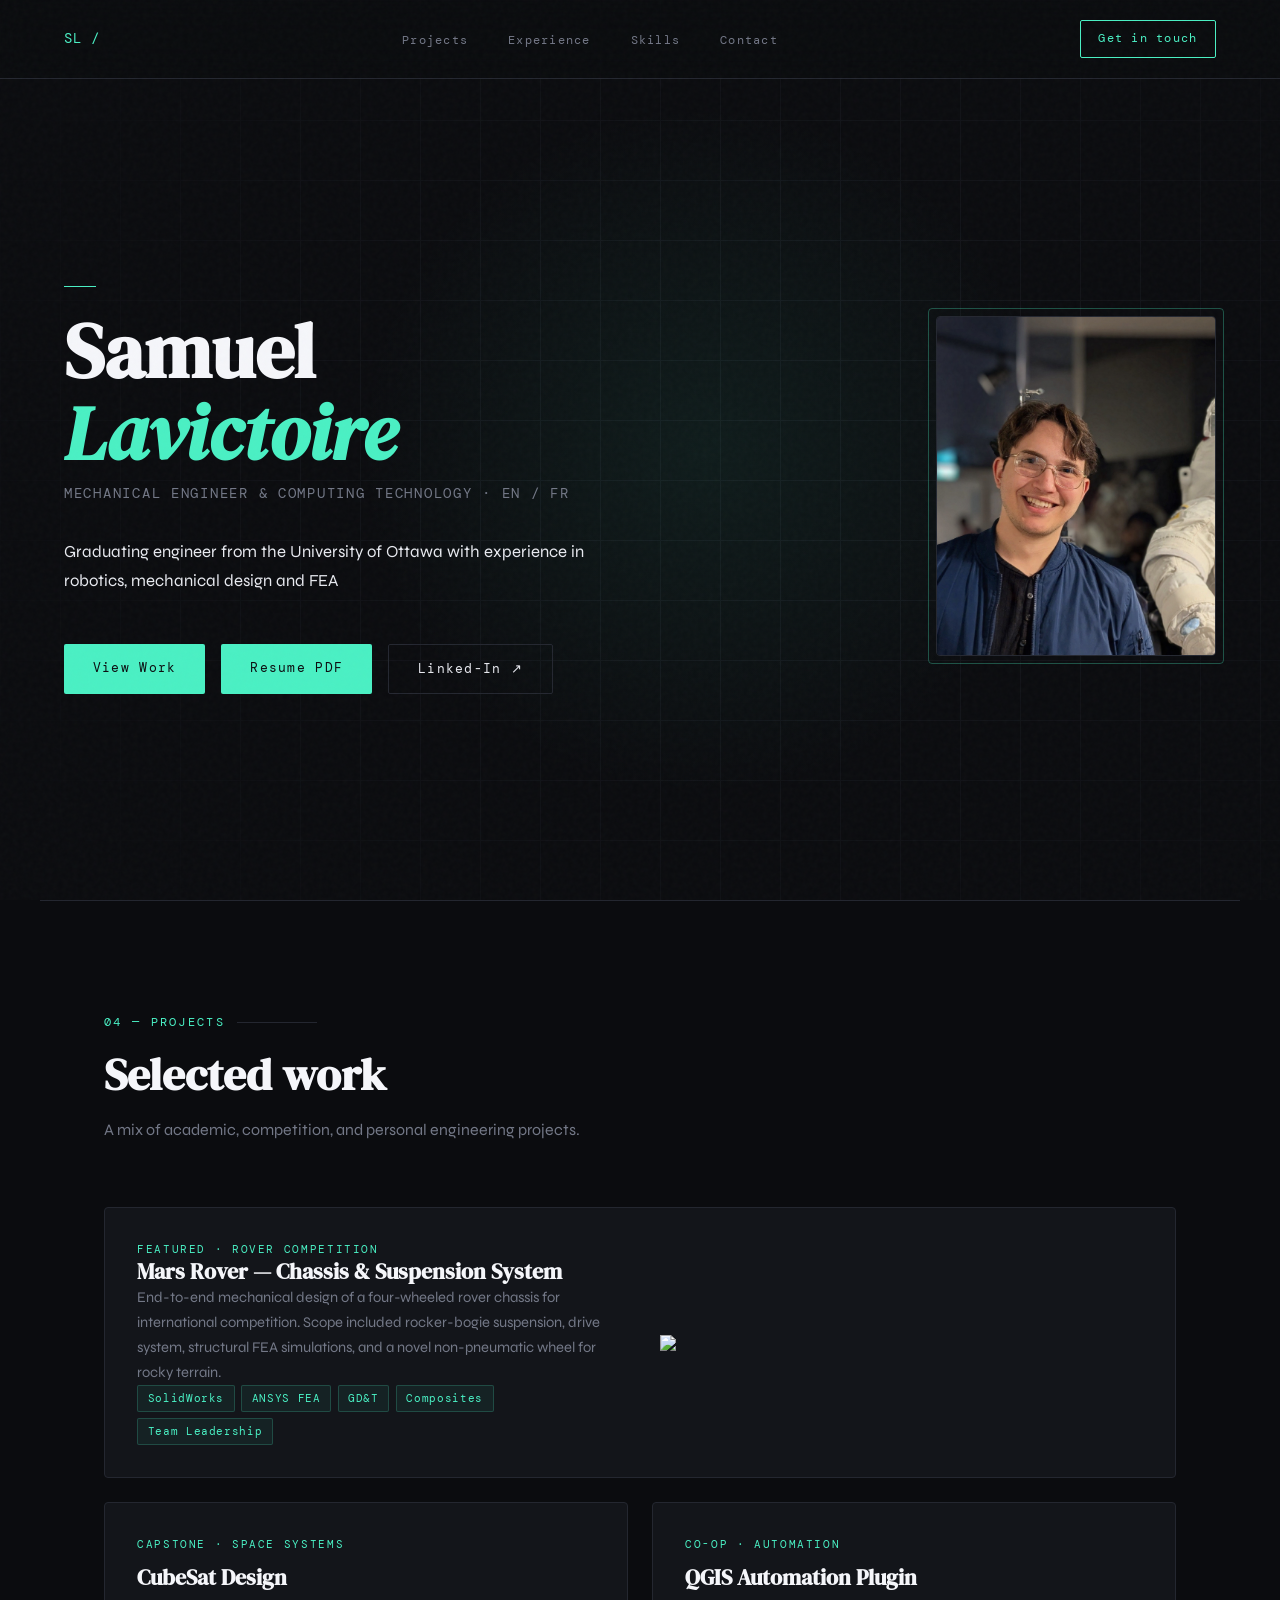
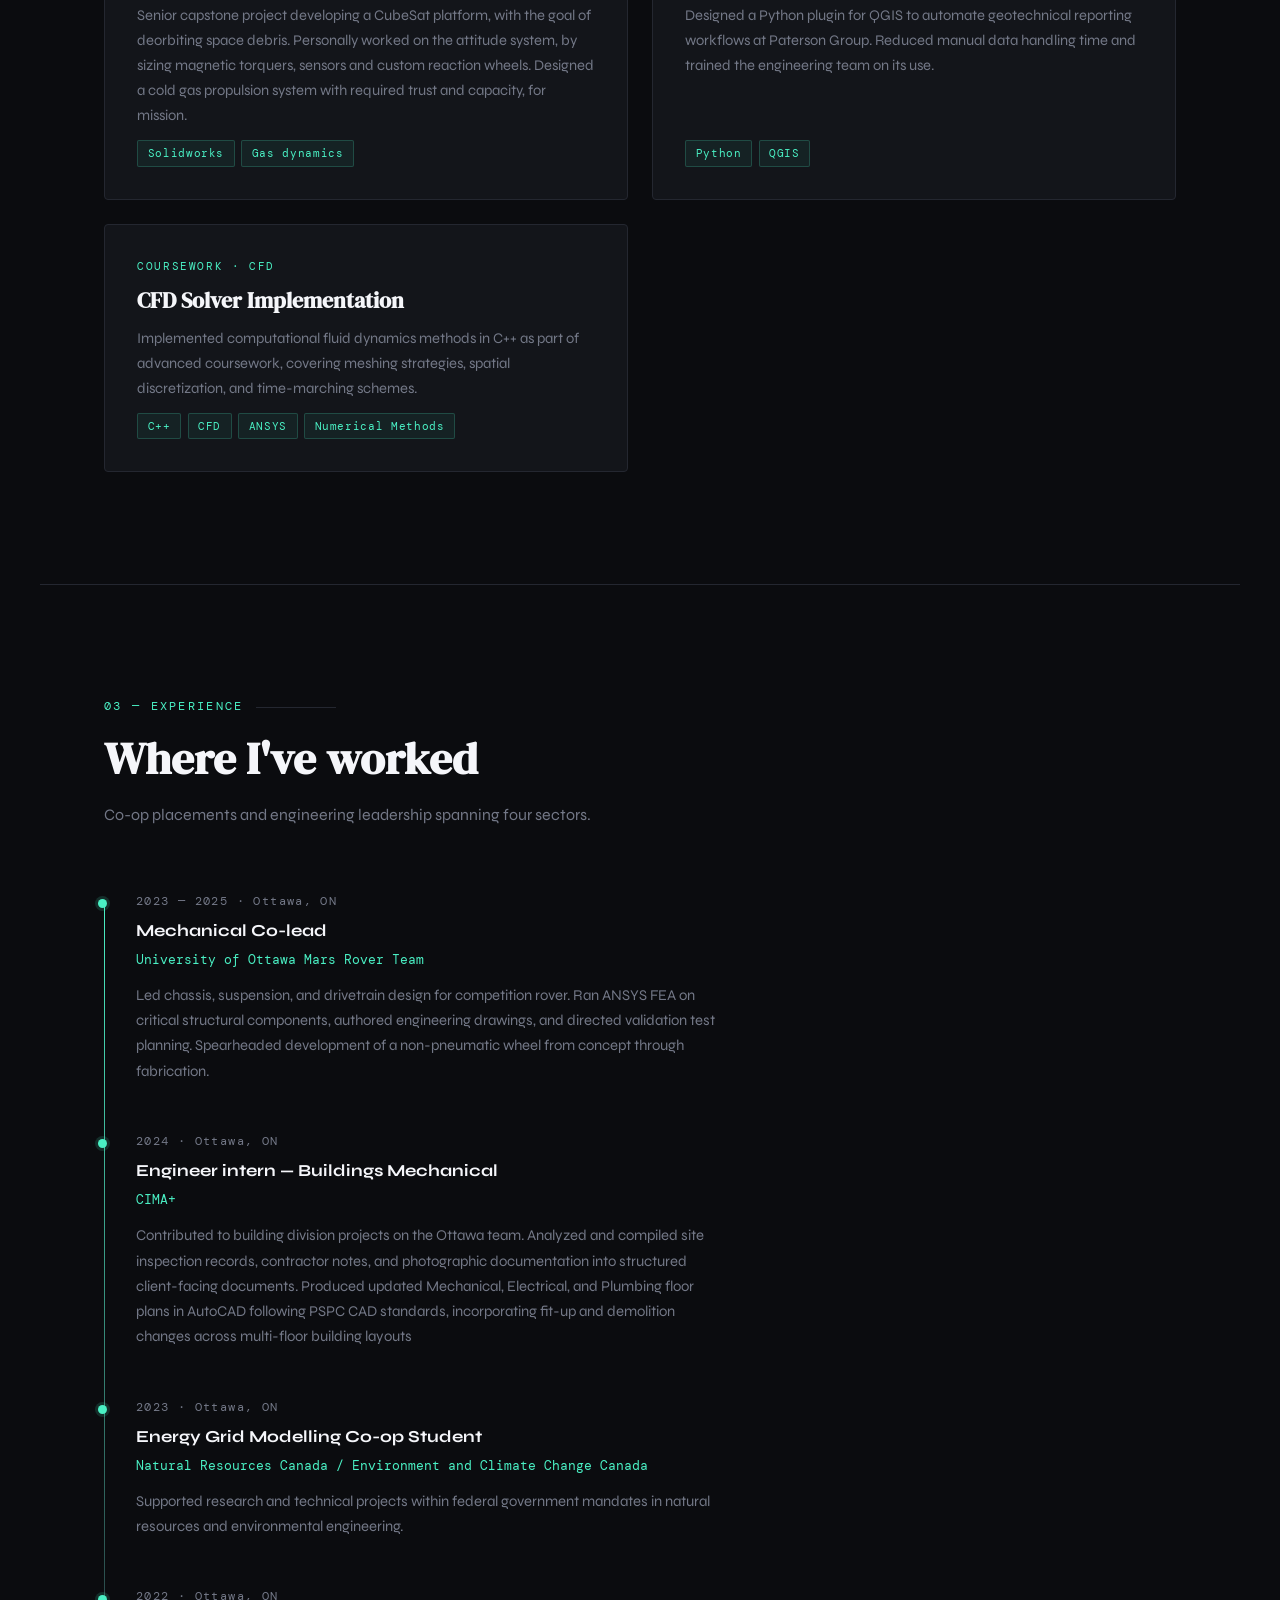
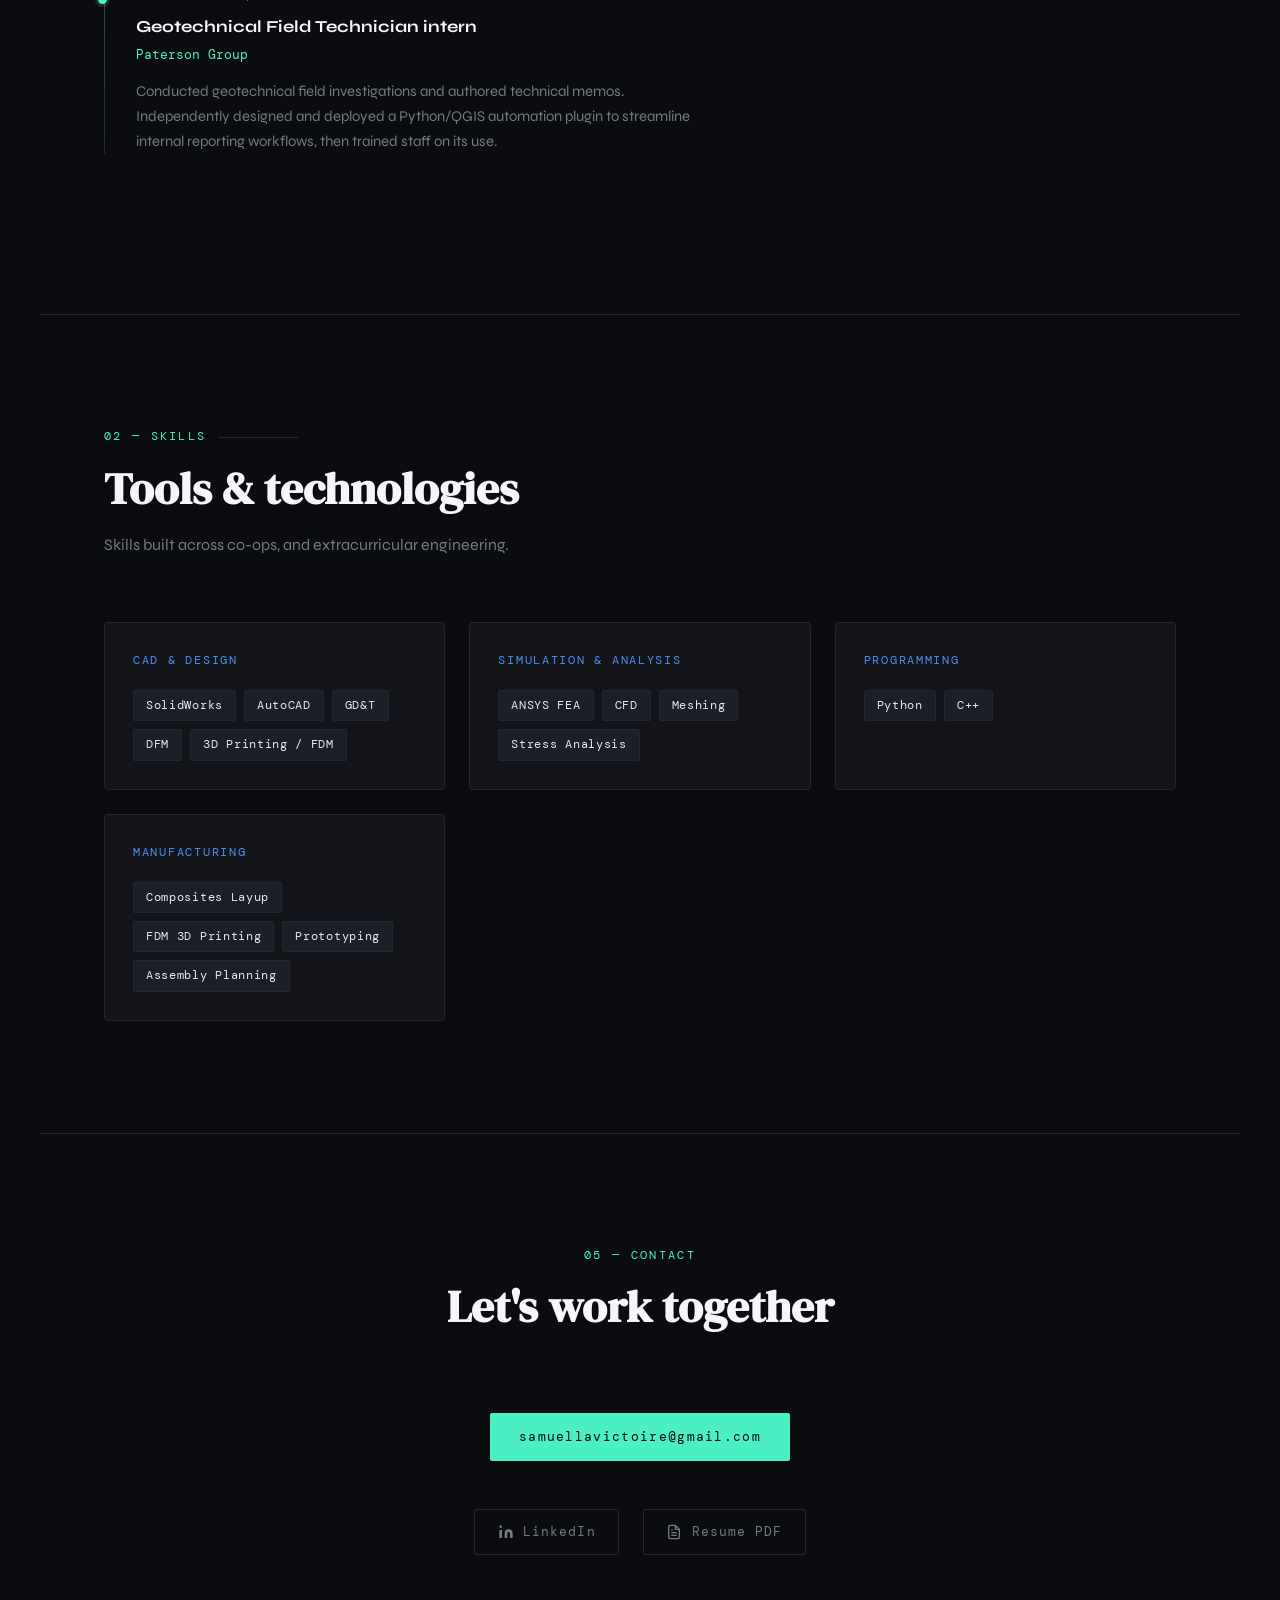
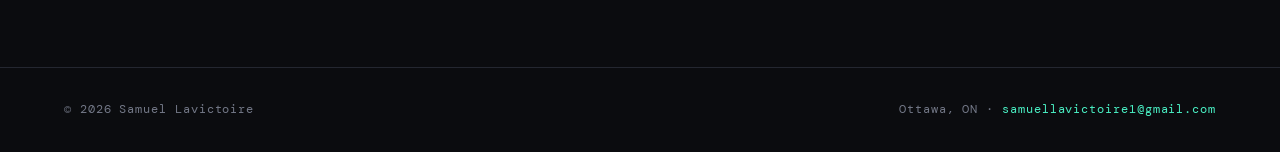
==== index.html @ f9a37b0d "fixed text sections" ====
<!DOCTYPE html>
<html lang="en">
<head>
  <meta charset="UTF-8" />
  <meta name="viewport" content="width=device-width, initial-scale=1.0" />
  <title>Samuel Lavictoire — Mechanical Engineer</title>
  <link rel="preconnect" href="https://fonts.googleapis.com" />
  <link rel="preconnect" href="https://fonts.gstatic.com" crossorigin />
  <link href="https://fonts.googleapis.com/css2?family=DM+Serif+Display:ital@0;1&family=DM+Mono:wght@300;400;500&family=Syne:wght@400;500;600;700;800&display=swap" rel="stylesheet" />
  <link rel="stylesheet" href="style.css" />
</head>
<body>

  <!-- NAV -->
  <nav>
    <div class="nav-logo">SL /</div>
    <ul class="nav-links">
       <li><a href="#projects">Projects</a></li>
        <li><a href="#experience">Experience</a></li>
      <li><a href="#skills">Skills</a></li>
     
      <li><a href="#contact">Contact</a></li>
    </ul>
    <a href="mailto:samuellavictoire@gmail.com" class="nav-cta">Get in touch</a>
  </nav>

  <!-- HERO -->
  <section id="hero">
    <div class="hero-grid-bg"></div>
    <div class="hero-glow"></div>
    <div class="hero-inner">
      <div class="hero-content">
        <p class="hero-tag"> </p>
        <h1 class="hero-name">Samuel<br><em>Lavictoire</em></h1>
        <p class="hero-title">MECHANICAL ENGINEER &amp; COMPUTING TECHNOLOGY · EN / FR</p>
        <p class="hero-desc">
          Graduating engineer from the University of Ottawa with experience
          in robotics, mechanical design and FEA

        </p>
        <div class="hero-actions">
        <a href="#projects" class="btn-primary">View Work</a>
        <a href="https://saml23.github.io/portfolio/resume.pdf" class="btn-primary" target="_blank" class="contact-link">Resume PDF</a>
        <a href="https://www.linkedin.com/in/samuel-lavictoire-759552201/" target="_blank" class="btn-outline">Linked-In ↗</a>
        </div>
      </div>
      <div class="hero-photo-wrap">
        <div class="hero-photo-frame">
          <!--
            PHOTO: Replace this div with your actual photo: -->
            <img src="assets/picture_sam.jpg" class="hero-photo" />
         
        </div>
      </div>
    </div>
   
  </section>


  <!-- PROJECTS -->
  <section id="projects">
    <div class="section-label">04 — PROJECTS</div>
    <h2 class="section-heading">Selected work</h2>
    <p class="section-sub">A mix of academic, competition, and personal engineering projects.</p>
    <div class="projects-grid">

    
      <a href="rover.html" class="project-card featured">
       
        <div>
          <div class="project-label">FEATURED · ROVER COMPETITION</div>
          <h3 class="project-title">Mars Rover — Chassis &amp; Suspension System</h3>
          <p class="project-desc">
            End-to-end mechanical design of a four-wheeled rover chassis for international competition.
            Scope included rocker-bogie suspension, drive system, structural FEA simulations,
            and a novel non-pneumatic wheel for rocky terrain.
          </p>
          <div class="project-tags">
            <span class="project-tag">SolidWorks</span>
            <span class="project-tag">ANSYS FEA</span>
            <span class="project-tag">GD&amp;T</span>
            <span class="project-tag">Composites</span>
            <span class="project-tag">Team Leadership</span>
          </div>
        </div>
       <div >
          <img src="assets/new_suspension_design_1.jpg">
        </div>
       
      </a>
      

      <div class="project-card-nohover">
        <div class="project-label">CAPSTONE · SPACE SYSTEMS</div>
        <h3 class="project-title">CubeSat Design</h3>
        <p class="project-desc">
          Senior capstone project developing a CubeSat platform, with the goal of deorbiting space debris.
          Personally worked on the attitude system, by sizing magnetic torquers, sensors and custom reaction wheels.
          Designed a cold gas propulsion system with required trust and capacity, for mission.
        </p>
        <div class="project-tags">
          <span class="project-tag">Solidworks</span>
          <span class="project-tag">Gas dynamics</span>
        </div>
      </div>

      <div class="project-card-nohover">
        <div class="project-label">CO-OP · AUTOMATION</div>
        <h3 class="project-title">QGIS Automation Plugin</h3>
        <p class="project-desc">
          Designed a Python plugin for QGIS to automate geotechnical reporting
          workflows at Paterson Group. Reduced manual data handling time and trained
          the engineering team on its use.
        </p>
        <div class="project-tags">
          <span class="project-tag">Python</span>
          <span class="project-tag">QGIS</span>
        </div>
      </div>

      <div class="project-card-nohover">
        <div class="project-label">COURSEWORK · CFD</div>
        <h3 class="project-title">CFD Solver Implementation</h3>
        <p class="project-desc">
          Implemented computational fluid dynamics methods in C++ as part of advanced coursework,
          covering meshing strategies, spatial discretization, and time-marching schemes.
        </p>
        <div class="project-tags">
          <span class="project-tag">C++</span>
          <span class="project-tag">CFD</span>
          <span class="project-tag">ANSYS</span>
          <span class="project-tag">Numerical Methods</span>
        </div>
      </div>

    </div>
  </section>




   <!-- EXPERIENCE -->
  <section id="experience">
    <div class="section-label">03 — EXPERIENCE</div>
    <h2 class="section-heading">Where I've worked</h2>
    <p class="section-sub">Co-op placements and engineering leadership spanning four sectors.</p>
    <div class="timeline">

      <div class="timeline-item">
        <div class="timeline-date">2023 — 2025 · Ottawa, ON</div>
        <div class="timeline-role">Mechanical Co-lead</div>
        <div class="timeline-company">University of Ottawa Mars Rover Team</div>
        <p class="timeline-desc">
          Led chassis, suspension, and drivetrain design for competition rover. Ran ANSYS FEA on critical
          structural components, authored engineering drawings, and directed validation test planning.
          Spearheaded development of a non-pneumatic wheel from concept through fabrication.
        </p>
      </div>

      <div class="timeline-item">
        <div class="timeline-date">2024 · Ottawa, ON</div>
        <div class="timeline-role">Engineer intern — Buildings Mechanical</div>
        <div class="timeline-company">CIMA+</div>
        <p class="timeline-desc">
          Contributed to building division projects on the Ottawa team. Analyzed and compiled site inspection records, contractor notes, and photographic documentation into 
structured client-facing documents. Produced updated Mechanical, Electrical, and Plumbing floor plans in AutoCAD following PSPC CAD 
standards, incorporating fit-up and demolition changes across multi-floor building layouts 
        </p>
      </div>

      <div class="timeline-item">
        <div class="timeline-date">2023 · Ottawa, ON</div>
        <div class="timeline-role">Energy Grid Modelling Co-op Student</div>
        <div class="timeline-company">Natural Resources Canada / Environment and Climate Change Canada</div>
        <p class="timeline-desc">
          Supported research and technical projects within federal government mandates in natural
          resources and environmental engineering.
        </p>
      </div>

            <div class="timeline-item">
        <div class="timeline-date">2022 · Ottawa, ON</div>
        <div class="timeline-role">Geotechnical Field Technician intern</div>
        <div class="timeline-company">Paterson Group</div>
        <p class="timeline-desc">
          Conducted geotechnical field investigations and authored technical memos. Independently
          designed and deployed a Python/QGIS automation plugin to streamline internal reporting workflows,
          then trained staff on its use.
        </p>
      </div>

    </div>
  </section>



  <!-- SKILLS -->
  <section id="skills">
    <div class="section-label">02 — SKILLS</div>
    <h2 class="section-heading">Tools &amp; technologies</h2>
    <p class="section-sub">Skills built across co-ops, and extracurricular engineering.</p>
    <div class="skills-grid">
      <div class="skill-group">
        <div class="skill-group-title">CAD &amp; DESIGN</div>
        <div class="skill-tags">
          <span class="skill-tag">SolidWorks</span>
          <span class="skill-tag">AutoCAD</span>
          <span class="skill-tag">GD&amp;T</span>
          <span class="skill-tag">DFM</span>
          <span class="skill-tag">3D Printing / FDM</span>
        </div>
      </div>
      <div class="skill-group">
        <div class="skill-group-title">SIMULATION &amp; ANALYSIS</div>
        <div class="skill-tags">
          <span class="skill-tag">ANSYS FEA</span>
          <span class="skill-tag">CFD</span>
          <span class="skill-tag">Meshing</span>
          <span class="skill-tag">Stress Analysis</span>
        </div>
      </div>
      <div class="skill-group">
        <div class="skill-group-title">PROGRAMMING</div>
        <div class="skill-tags">
          <span class="skill-tag">Python</span>
          <span class="skill-tag">C++</span>
        </div>
      </div>
      <div class="skill-group">
        <div class="skill-group-title">MANUFACTURING</div>
        <div class="skill-tags">
          <span class="skill-tag">Composites Layup</span>
          <span class="skill-tag">FDM 3D Printing</span>
          <span class="skill-tag">Prototyping</span>
          <span class="skill-tag">Assembly Planning</span>
        </div>
      </div>
      
    </div>
  </section>

 


  
  <!-- CONTACT -->
  <section id="contact">
    <div class="section-label">05 — CONTACT</div>
    <h2 class="section-heading">Let's work together</h2>
    <p class="section-sub">
      
    </p>
    <a href="mailto:samuellavictoire@gmail.com" class="btn-primary" style="display:inline-block;margin-top:1rem;">
      samuellavictoire@gmail.com
    </a>
    <div class="contact-links">
      <a href="www.linkedin.com/in/samuel-lavictoire-759552201" target="_blank" class="contact-link">
        <svg viewBox="0 0 24 24" fill="currentColor"><path d="M16 8a6 6 0 0 1 6 6v7h-4v-7a2 2 0 0 0-2-2 2 2 0 0 0-2 2v7h-4v-7a6 6 0 0 1 6-6z"/><rect x="2" y="9" width="4" height="12"/><circle cx="4" cy="4" r="2"/></svg>
        LinkedIn
      </a>
      <a href="https://saml23.github.io/portfolio/resume.pdf" target="_blank" class="contact-link">
        <svg viewBox="0 0 24 24" fill="none" stroke="currentColor" stroke-width="2"><path d="M14 2H6a2 2 0 0 0-2 2v16a2 2 0 0 0 2 2h12a2 2 0 0 0 2-2V8z"/><polyline points="14,2 14,8 20,8"/><line x1="16" y1="13" x2="8" y2="13"/><line x1="16" y1="17" x2="8" y2="17"/><polyline points="10,9 9,9 8,9"/></svg>
        Resume PDF
      </a>
    </div>
  </section>

  <!-- FOOTER -->
  <footer>
    <p>© 2026 Samuel Lavictoire</p>
    <p>Ottawa, ON · <a href="mailto:samuellavictoire1@gmail.com">samuellavictoire1@gmail.com</a></p>
  </footer>

  <script>
    // Intersection observer for timeline animations
    const items = document.querySelectorAll('.timeline-item');
    const observer = new IntersectionObserver((entries) => {
      entries.forEach((e, i) => {
        if (e.isIntersecting) {
          setTimeout(() => e.target.classList.add('visible'), i * 80);
        }
      });
    }, { threshold: 0.15 });
    items.forEach(el => observer.observe(el));

    // Nav highlight on scroll
    const sections = document.querySelectorAll('section[id]');
    const navLinks = document.querySelectorAll('.nav-links a');
    const ioNav = new IntersectionObserver((entries) => {
      entries.forEach(e => {
        if (e.isIntersecting) {
          navLinks.forEach(a => {
            a.style.color = a.getAttribute('href') === '#' + e.target.id
              ? 'var(--accent)' : '';
          });
        }
      });
    }, { rootMargin: '-40% 0px -55% 0px' });
    sections.forEach(s => ioNav.observe(s));
  </script>
</body>
</html>
---- style.css ----
/* ─── TOKENS ─────────────────────────────────────── */
:root {
  --bg:        #0b0c0f;
  --surface:   #13151a;
  --surface2:  #1c1f27;
  --border:    #242730;
  --accent:    #4af0c4;
  --accent2:   #4a90f0;
  --text:      #e8eaf0;
  --muted:     #737887;
  --heading:   #f5f6fa;
  --ff-display: 'DM Serif Display', Georgia, serif;
  --ff-sans:   'Syne', sans-serif;
  --ff-mono:   'DM Mono', monospace;
  --ease:      cubic-bezier(.22,1,.36,1);
}

/* ─── RESET ──────────────────────────────────────── */
*, *::before, *::after { box-sizing: border-box; margin: 0; padding: 0; }
html { scroll-behavior: smooth; }
body {
  background: var(--bg);
  color: var(--text);
  font-family: var(--ff-sans);
  font-size: 16px;
  line-height: 1.7;
  overflow-x: hidden;
}
a { color: inherit; text-decoration: none; }
img { display: block; max-width: 100%; }
ul { list-style: none; }

/* ─── NOISE OVERLAY ──────────────────────────────── */
body::before {
  content: '';
  position: fixed;
  inset: 0;
  background-image: url("data:image/svg+xml,%3Csvg viewBox='0 0 200 200' xmlns='http://www.w3.org/2000/svg'%3E%3Cfilter id='n'%3E%3CfeTurbulence type='fractalNoise' baseFrequency='0.9' numOctaves='4' stitchTiles='stitch'/%3E%3C/filter%3E%3Crect width='100%25' height='100%25' filter='url(%23n)' opacity='1'/%3E%3C/svg%3E");
  opacity: 0.028;
  pointer-events: none;
  z-index: 9999;
}

/* ─── SCROLLBAR ──────────────────────────────────── */
::-webkit-scrollbar { width: 4px; }
::-webkit-scrollbar-track { background: var(--bg); }
::-webkit-scrollbar-thumb { background: var(--accent); border-radius: 2px; }

/* ─── NAV ────────────────────────────────────────── */
nav {
  position: fixed;
  top: 0; left: 0; right: 0;
  z-index: 100;
  display: flex;
  align-items: center;
  justify-content: space-between;
  padding: 1.25rem 4rem;
  background: rgba(11,12,15,0.75);
  backdrop-filter: blur(18px);
  border-bottom: 1px solid var(--border);
}
.nav-logo {
  font-family: var(--ff-mono);
  font-size: 0.85rem;
  color: var(--accent);
  letter-spacing: 0.08em;
}
.nav-links {
  display: flex;
  gap: 2.5rem;
}
.nav-links a {
  font-family: var(--ff-mono);
  font-size: 0.78rem;
  letter-spacing: 0.1em;
  color: var(--muted);
  transition: color 0.25s;
}
.nav-links a:hover { color: var(--accent); }
.nav-cta {
  font-family: var(--ff-mono);
  font-size: 0.78rem;
  letter-spacing: 0.1em;
  color: var(--accent);
  border: 1px solid var(--accent);
  padding: 0.45rem 1.1rem;
  border-radius: 2px;
  transition: background 0.25s, color 0.25s;
}
.nav-cta:hover { background: var(--accent); color: var(--bg); }

/* ─── SECTIONS ───────────────────────────────────── */
section { padding: 7rem 4rem; max-width: 1200px; margin: 0 auto; }

/* ─── HERO ───────────────────────────────────────── */
#hero {
  min-height: 100vh;
  max-width: 100%;
  padding: 0 4rem;
  display: flex;
  align-items: center;
  position: relative;
  overflow: hidden;
}
.hero-grid-bg {
  position: absolute;
  inset: 0;
  background-image:
    linear-gradient(var(--border) 1px, transparent 1px),
    linear-gradient(90deg, var(--border) 1px, transparent 1px);
  background-size: 60px 60px;
  opacity: 0.35;
  mask-image: radial-gradient(ellipse 70% 80% at 60% 50%, black 30%, transparent 100%);
}
.hero-glow {
  position: absolute;
  width: 700px; height: 700px;
  border-radius: 50%;
  background: radial-gradient(circle, rgba(74,240,196,0.07) 0%, transparent 70%);
  top: 50%; left: 55%;
  transform: translate(-50%, -50%);
  pointer-events: none;
}
.hero-inner {
  position: relative;
  display: grid;
  grid-template-columns: 1fr auto;
  align-items: center;
  gap: 4rem;
  width: 100%;
  max-width: 1200px;
  margin: 0 auto;
  padding-top: 5rem;
}
.hero-tag {
  font-family: var(--ff-mono);
  font-size: 0.78rem;
  letter-spacing: 0.15em;
  color: var(--accent);
  margin-bottom: 1.5rem;
  display: flex;
  align-items: center;
  gap: 0.75rem;
  animation: fadeUp 0.7s var(--ease) both;
}
.hero-tag::before {
  content: '';
  display: block;
  width: 2rem; height: 1px;
  background: var(--accent);
}
.hero-name {
  font-family: var(--ff-display);
  font-size: clamp(3rem, 6vw, 5.5rem);
  color: var(--heading);
  line-height: 1.05;
  margin-bottom: 0.5rem;
  animation: fadeUp 0.7s 0.1s var(--ease) both;
}
.hero-name em {
  font-style: italic;
  color: var(--accent);
}
.hero-title {
  font-family: var(--ff-mono);
  font-size: 0.9rem;
  color: var(--muted);
  letter-spacing: 0.12em;
  margin-bottom: 2rem;
  animation: fadeUp 0.7s 0.18s var(--ease) both;
}
.hero-desc {
  font-size: 1.05rem;
  color: var(--text);
  max-width: 520px;
  line-height: 1.75;
  margin-bottom: 3rem;
  animation: fadeUp 0.7s 0.25s var(--ease) both;
}
.hero-actions {
  display: flex;
  gap: 1rem;
  animation: fadeUp 0.7s 0.32s var(--ease) both;
}
.btn-primary {
  background: var(--accent);
  color: var(--bg);
  font-family: var(--ff-mono);
  font-size: 0.82rem;
  letter-spacing: 0.1em;
  padding: 0.8rem 1.8rem;
  border-radius: 2px;
  transition: opacity 0.2s, transform 0.2s;
}
.btn-primary:hover { opacity: 0.85; transform: translateY(-2px); }
.btn-outline {
  border: 1px solid var(--border);
  color: var(--text);
  font-family: var(--ff-mono);
  font-size: 0.82rem;
  letter-spacing: 0.1em;
  padding: 0.8rem 1.8rem;
  border-radius: 2px;
  transition: border-color 0.2s, color 0.2s, transform 0.2s;
}
.btn-outline:hover { border-color: var(--accent); color: var(--accent); transform: translateY(-2px); }

/* ─── PHOTO ──────────────────────────────────────── */
.hero-photo-wrap {
  animation: fadeUp 0.7s 0.2s var(--ease) both;
  flex-shrink: 0;
}
.hero-photo {
  width: 280px; height: 340px;
  object-fit: cover;
  border-radius: 4px;
  border: 1px solid var(--border);
  display: block;
  background: var(--surface2);
  position: relative;
}
.hero-photo-frame {
  position: relative;
  display: inline-block;
}
.hero-photo-frame::after {
  content: '';
  position: absolute;
  inset: -8px;
  border: 1px solid var(--accent);
  border-radius: 4px;
  opacity: 0.3;
  pointer-events: none;
}

/* ─── SCROLL INDICATOR ───────────────────────────── */
.hero-scroll {
  position: absolute;
  bottom: 2.5rem;
  left: 50%;
  transform: translateX(-50%);
  display: flex;
  flex-direction: column;
  align-items: center;
  gap: 0.5rem;
  animation: fadeUp 1s 0.6s var(--ease) both;
  opacity: 0;
}
.hero-scroll span {
  font-family: var(--ff-mono);
  font-size: 0.7rem;
  letter-spacing: 0.15em;
  color: var(--muted);
  writing-mode: vertical-lr;
}
.hero-scroll-line {
  width: 1px; height: 3rem;
  background: linear-gradient(to bottom, var(--accent), transparent);
  animation: scrollPulse 1.8s ease-in-out infinite;
}
@media (max-width: 900px) {
  .timeline-item {
    opacity: 1;
    transform: none;
  }
}


/* ─── SECTION LABELS ─────────────────────────────── */
.section-label {
  font-family: var(--ff-mono);
  font-size: 0.72rem;
  letter-spacing: 0.2em;
  color: var(--accent);
  margin-bottom: 1rem;
  display: flex;
  align-items: center;
  gap: 0.75rem;
}
.section-label::after {
  content: '';
  flex: 1;
  height: 1px;
  background: var(--border);
  max-width: 80px;
}
.section-heading {
  font-family: var(--ff-display);
  font-size: clamp(2rem, 3.5vw, 3rem);
  color: var(--heading);
  line-height: 1.15;
  margin-bottom: 1rem;
}
.section-sub {
  color: var(--muted);
  max-width: 520px;
  margin-bottom: 4rem;
}

/* ─── ABOUT ──────────────────────────────────────── */
#about { border-top: 1px solid var(--border); }
.about-grid {
  display: grid;
  grid-template-columns: 1fr 1fr;
  gap: 5rem;
  align-items: start;
}
.about-text p { color: var(--text); margin-bottom: 1rem; }
.about-text p:last-child { margin-bottom: 0; }
.about-facts {
  display: grid;
  grid-template-columns: 1fr 1fr;
  gap: 1rem;
}
.fact-card {
  background: var(--surface);
  border: 1px solid var(--border);
  border-radius: 4px;
  padding: 1.5rem;
  transition: border-color 0.25s, transform 0.25s;
}
.fact-card:hover { border-color: var(--accent); transform: translateY(-3px); }
.fact-num {
  font-family: var(--ff-display);
  font-size: 2.2rem;
  color: var(--accent);
  line-height: 1;
  margin-bottom: 0.25rem;
}
.fact-label {
  font-family: var(--ff-mono);
  font-size: 0.72rem;
  letter-spacing: 0.12em;
  color: var(--muted);
}

/* ─── SKILLS ─────────────────────────────────────── */
#skills { border-top: 1px solid var(--border); }
.skills-grid {
  display: grid;
  grid-template-columns: repeat(3, 1fr);
  gap: 1.5rem;
}
.skill-group {
  background: var(--surface);
  border: 1px solid var(--border);
  border-radius: 4px;
  padding: 1.75rem;
  transition: border-color 0.25s;
}
.skill-group:hover { border-color: var(--accent2); }
.skill-group-title {
  font-family: var(--ff-mono);
  font-size: 0.72rem;
  letter-spacing: 0.15em;
  color: var(--accent2);
  margin-bottom: 1.25rem;
}
.skill-tags {
  display: flex;
  flex-wrap: wrap;
  gap: 0.5rem;
}
.skill-tag {
  font-family: var(--ff-mono);
  font-size: 0.72rem;
  padding: 0.3rem 0.75rem;
  background: var(--surface2);
  border: 1px solid var(--border);
  border-radius: 2px;
  color: var(--text);
  letter-spacing: 0.06em;
}

/* ─── EXPERIENCE ─────────────────────────────────── */
#experience { border-top: 1px solid var(--border); }
.timeline {
  position: relative;
  padding-left: 2rem;
}
.timeline::before {
  content: '';
  position: absolute;
  left: 0; top: 0.5rem; bottom: 0;
  width: 1px;
  background: linear-gradient(to bottom, var(--accent), var(--border));
}
.timeline-item {
  position: relative;
  margin-bottom: 3rem;
  opacity: 0;
  transform: translateX(-16px);
  transition: opacity 0.5s var(--ease), transform 0.5s var(--ease);
}
.timeline-item.visible { opacity: 1; transform: none; }
.timeline-item::before {
  content: '';
  position: absolute;
  left: -2.375rem;
  top: 0.45rem;
  width: 9px; height: 9px;
  border-radius: 50%;
  background: var(--accent);
  box-shadow: 0 0 0 3px rgba(74,240,196,0.15);
}
.timeline-date {
  font-family: var(--ff-mono);
  font-size: 0.72rem;
  letter-spacing: 0.12em;
  color: var(--muted);
  margin-bottom: 0.35rem;
}
.timeline-role {
  font-family: var(--ff-sans);
  font-size: 1.05rem;
  font-weight: 700;
  color: var(--heading);
  margin-bottom: 0.2rem;
}
.timeline-company {
  font-family: var(--ff-mono);
  font-size: 0.82rem;
  color: var(--accent);
  margin-bottom: 0.75rem;
}
.timeline-desc {
  color: var(--muted);
  font-size: 0.93rem;
  max-width: 580px;
}

/* ─── PROJECTS ───────────────────────────────────── */
#projects { border-top: 1px solid var(--border); }
.projects-grid {
  display: grid;
  grid-template-columns: repeat(2, 1fr);
  gap: 1.5rem;
}

.project-card-nohover {
  background: var(--surface);
  border: 1px solid var(--border);
  border-radius: 4px;
  padding: 2rem;
  display: flex;
  flex-direction: column;
  gap: 0.75rem;
  transition: border-color 0.25s, transform 0.25s;
  cursor: default;
}

.project-card {
  background: var(--surface);
  border: 1px solid var(--border);
  border-radius: 4px;
  padding: 2rem;
  display: flex;
  flex-direction: column;
  gap: 0.75rem;
  transition: border-color 0.25s, transform 0.25s;
  cursor: default;
}

.project-card:hover { border-color: var(--accent); transform: translateY(-4px); }
.project-card.featured {
  grid-column: span 2;
  display: grid;
  grid-template-columns: 1fr 1fr;
  gap: 2.5rem;
  align-items: center;
}
.project-label {
  font-family: var(--ff-mono);
  font-size: 0.68rem;
  letter-spacing: 0.15em;
  color: var(--accent);
}
.project-title {
  font-family: var(--ff-display);
  font-size: 1.35rem;
  color: var(--heading);
  line-height: 1.2;
}
.project-desc {
  color: var(--muted);
  font-size: 0.92rem;
  line-height: 1.7;
}
.project-tags {
  display: flex;
  flex-wrap: wrap;
  gap: 0.4rem;
  margin-top: auto;
}
.project-tag {
  font-family: var(--ff-mono);
  font-size: 0.68rem;
  padding: 0.2rem 0.6rem;
  background: rgba(74,240,196,0.06);
  border: 1px solid rgba(74,240,196,0.2);
  color: var(--accent);
  border-radius: 2px;
  letter-spacing: 0.06em;
}
.project-visual {
  background: var(--surface2);
  border: 1px solid var(--border);
  border-radius: 4px;
  height: 180px;
  display: flex;
  align-items: center;
  justify-content: center;
  font-family: var(--ff-mono);
  font-size: 0.75rem;
  color: var(--muted);
  letter-spacing: 0.1em;
  position: relative;
  overflow: hidden;
}
.project-visual::before {
  content: '';
  position: absolute;
  inset: 0;
  background: repeating-linear-gradient(
    45deg,
    transparent,
    transparent 10px,
    rgba(74,240,196,0.03) 10px,
    rgba(74,240,196,0.03) 20px
  );
}

/* ─── CONTACT ────────────────────────────────────── */
#contact {
  border-top: 1px solid var(--border);
  text-align: center;
}
#contact .section-label { justify-content: center; }
#contact .section-label::after { display: none; }
#contact .section-sub { margin-left: auto; margin-right: auto; }
.contact-links {
  display: flex;
  justify-content: center;
  gap: 1.5rem;
  flex-wrap: wrap;
  margin-top: 3rem;
}
.contact-link {
  display: flex;
  align-items: center;
  gap: 0.6rem;
  font-family: var(--ff-mono);
  font-size: 0.82rem;
  letter-spacing: 0.08em;
  color: var(--muted);
  border: 1px solid var(--border);
  padding: 0.7rem 1.4rem;
  border-radius: 2px;
  transition: color 0.2s, border-color 0.2s, transform 0.2s;
}
.contact-link:hover { color: var(--accent); border-color: var(--accent); transform: translateY(-2px); }
.contact-link svg { width: 16px; height: 16px; }

/* ─── FOOTER ─────────────────────────────────────── */
footer {
  border-top: 1px solid var(--border);
  padding: 2rem 4rem;
  display: flex;
  align-items: center;
  justify-content: space-between;
}
footer p {
  font-family: var(--ff-mono);
  font-size: 0.72rem;
  color: var(--muted);
  letter-spacing: 0.08em;
}
footer a { color: var(--accent); }

/* ─── ANIMATIONS ─────────────────────────────────── */
@keyframes fadeUp {
  from { opacity: 0; transform: translateY(20px); }
  to   { opacity: 1; transform: none; }
}
@keyframes scrollPulse {
  0%, 100% { opacity: 0.3; }
  50%       { opacity: 1; }
}

/* ─── RESPONSIVE ─────────────────────────────────── */
@media (max-width: 900px) {
  nav { padding: 1.1rem 2rem; }
  .nav-links { display: none; }
  section { padding: 5rem 2rem; }
  #hero { padding: 0 2rem; }
  .hero-inner { grid-template-columns: 1fr; }
  .hero-photo-wrap { display: none; }
  .about-grid { grid-template-columns: 1fr; gap: 2.5rem; }
  .skills-grid { grid-template-columns: 1fr 1fr; }
  .projects-grid { grid-template-columns: 1fr; }
  .project-card.featured { grid-column: span 1; grid-template-columns: 1fr; }
  footer { padding: 1.5rem 2rem; flex-direction: column; gap: 0.5rem; text-align: center; }
}
@media (max-width: 560px) {
  .about-facts { grid-template-columns: 1fr 1fr; }
  .skills-grid { grid-template-columns: 1fr; }
  .contact-links { flex-direction: column; align-items: center; }
}
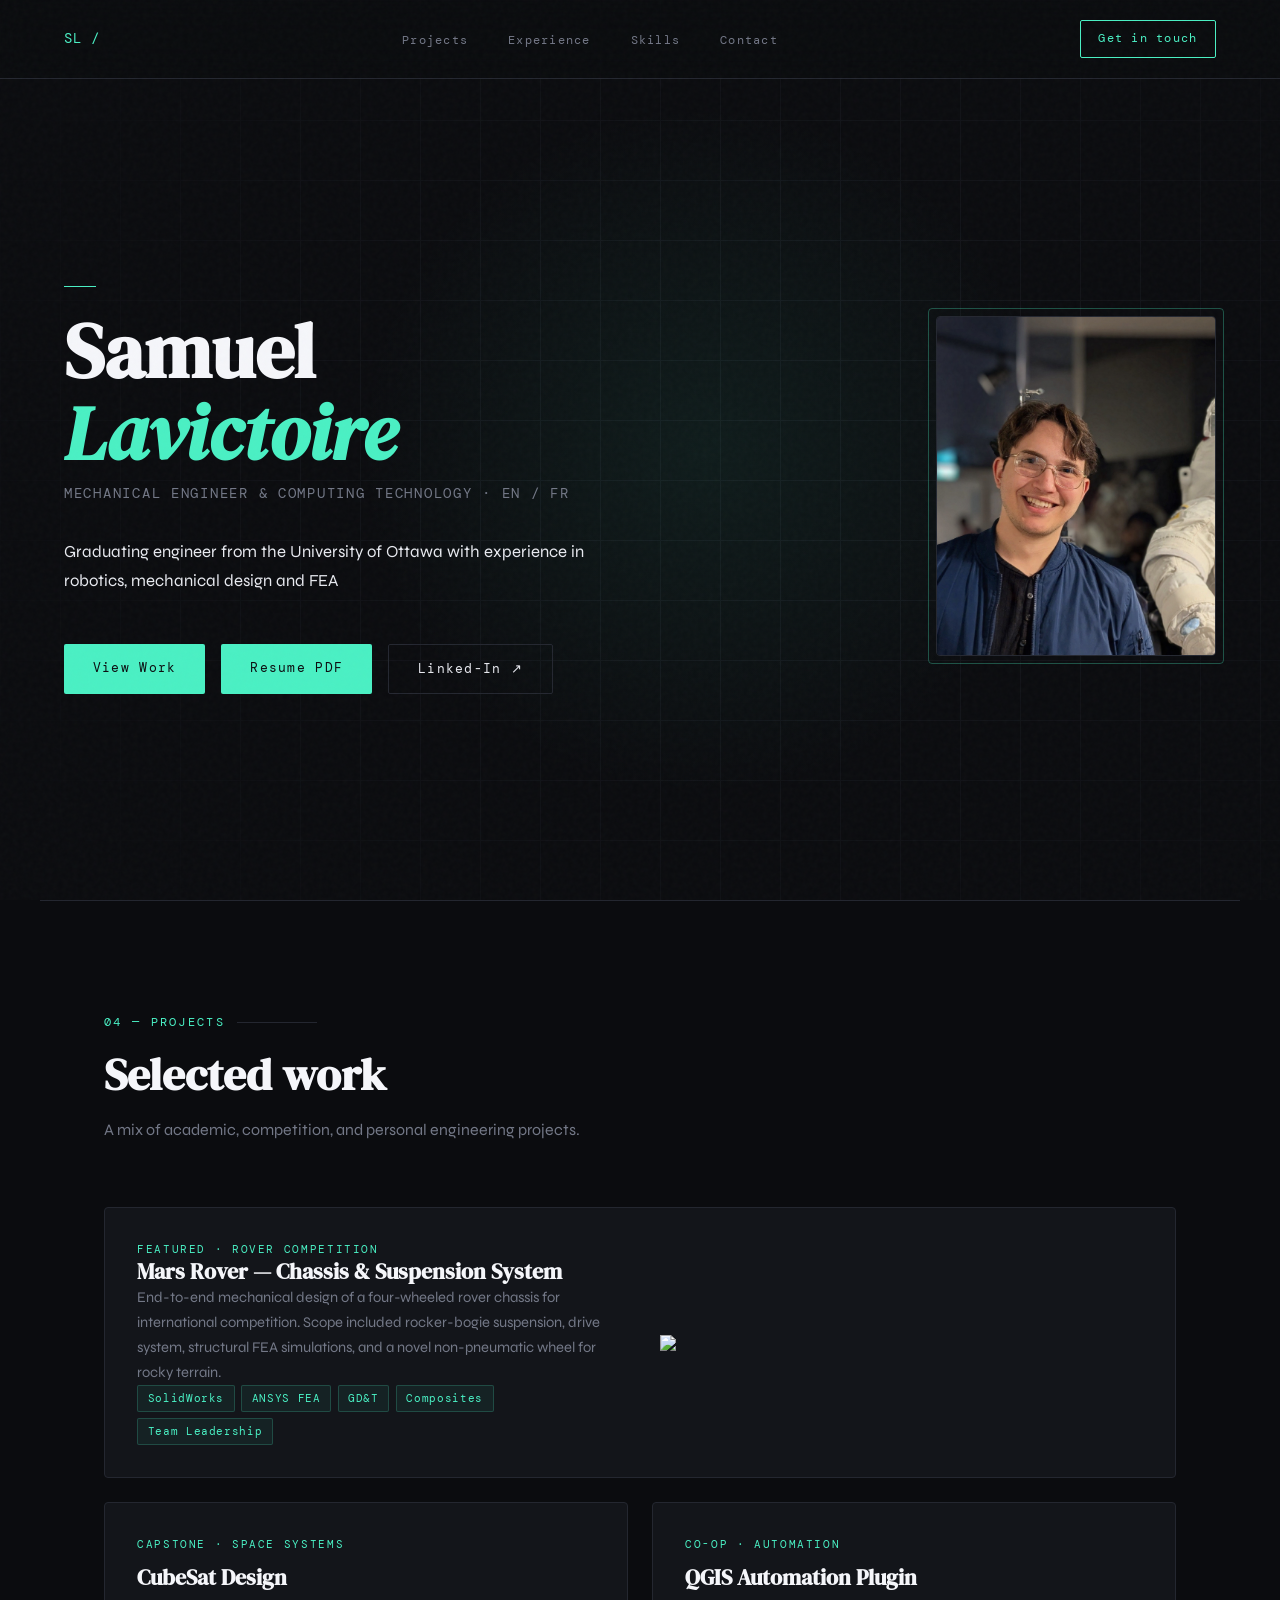
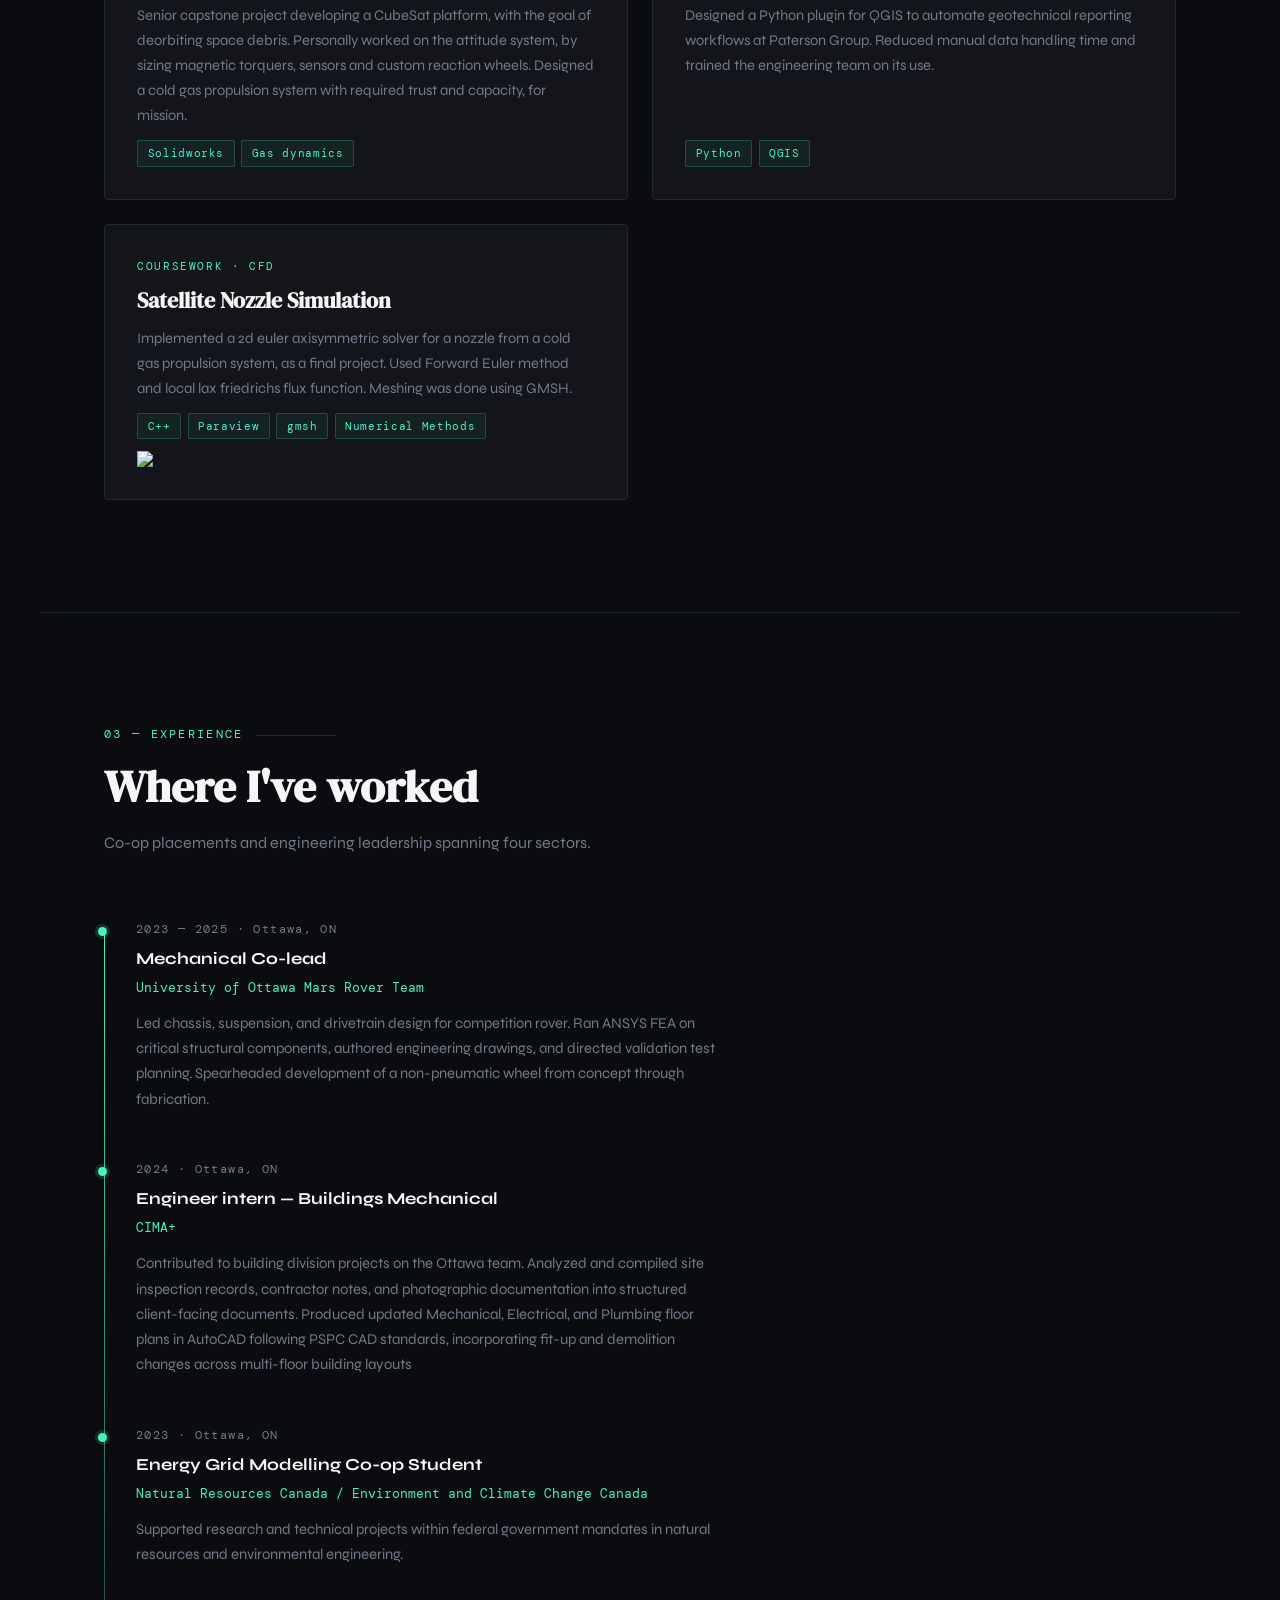
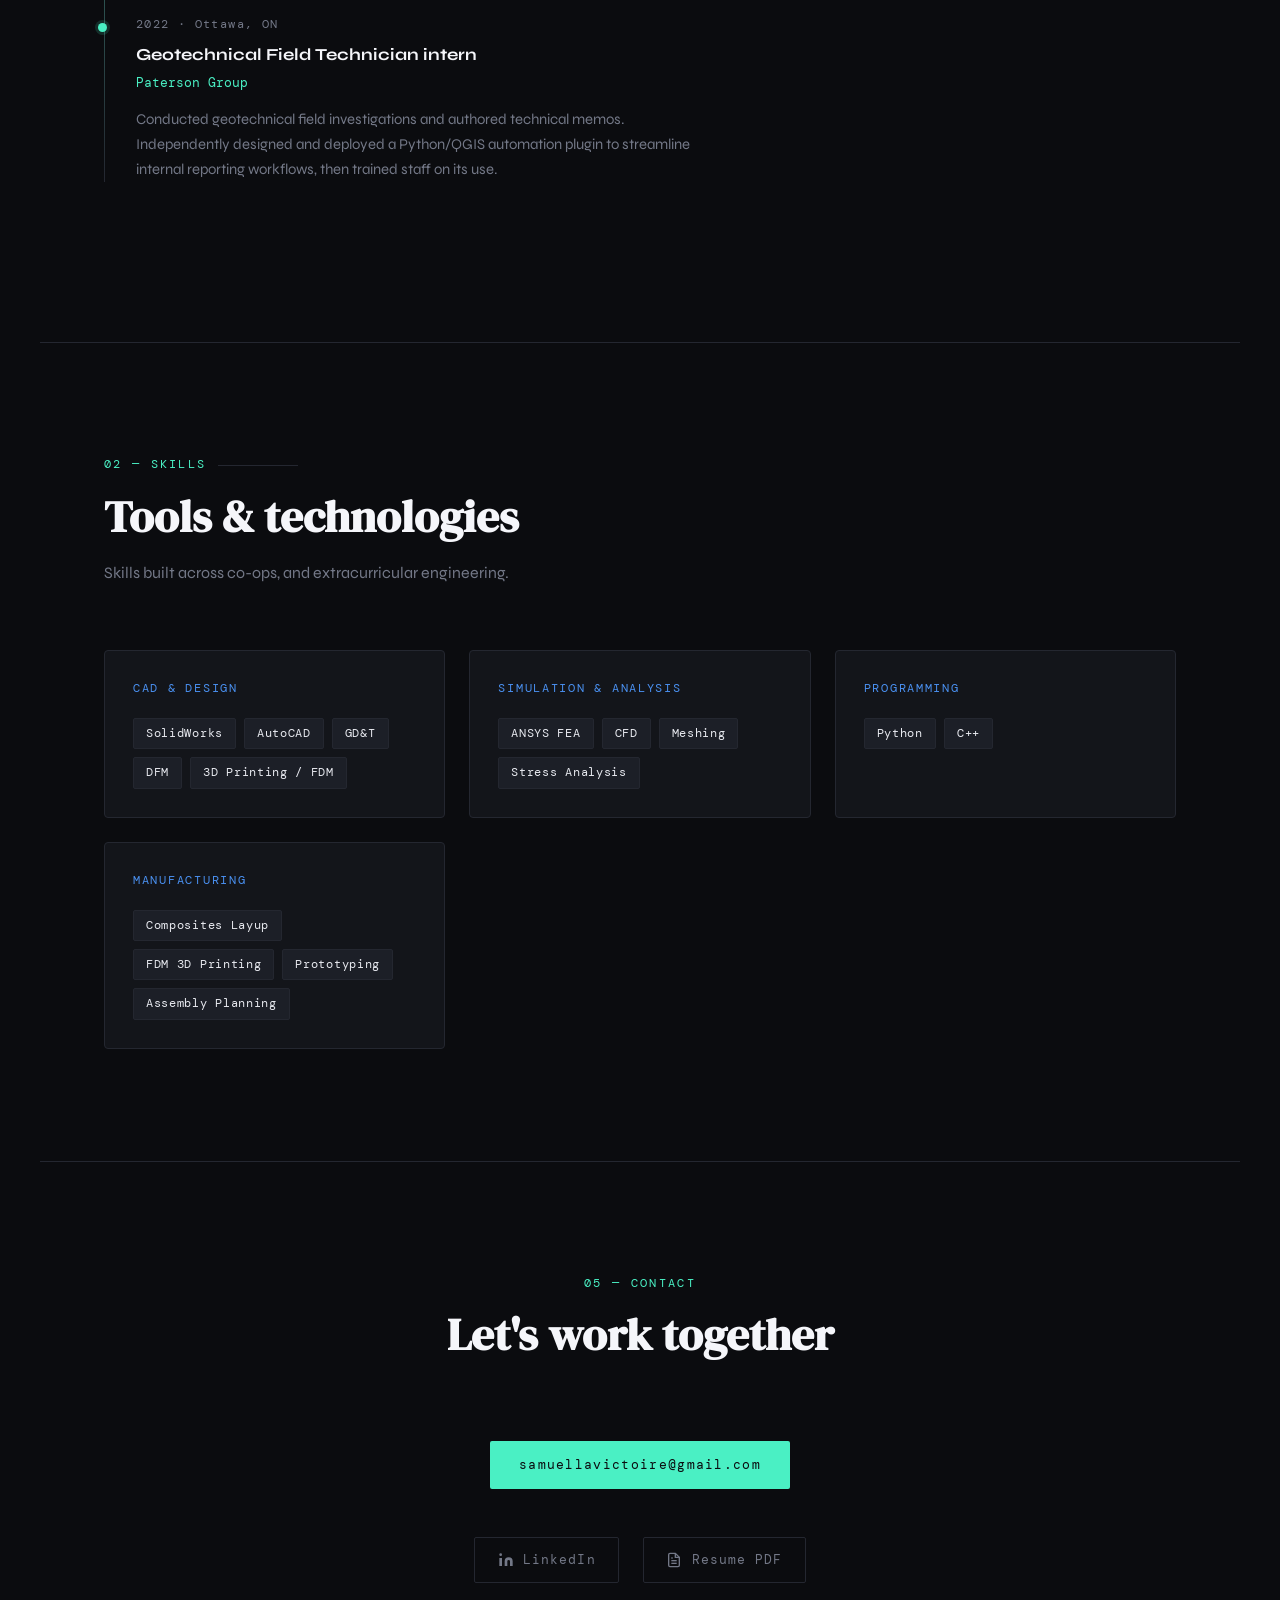
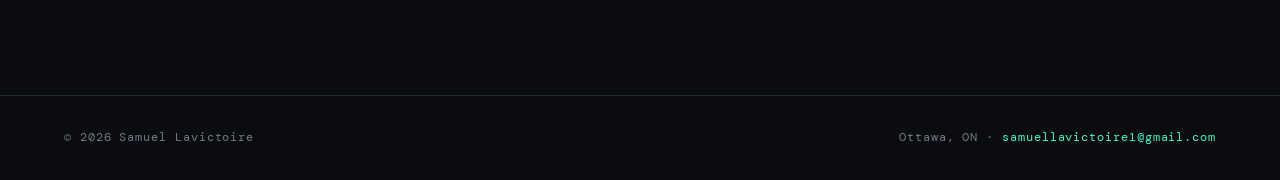
==== commit 2210c446: "added nozzle gif" ====
--- a/index.html
+++ b/index.html
@@ -120,16 +120,19 @@
 
       <div class="project-card-nohover">
         <div class="project-label">COURSEWORK · CFD</div>
-        <h3 class="project-title">CFD Solver Implementation</h3>
+        <h3 class="project-title">Satellite Nozzle Simulation</h3>
         <p class="project-desc">
-          Implemented computational fluid dynamics methods in C++ as part of advanced coursework,
-          covering meshing strategies, spatial discretization, and time-marching schemes.
+          Implemented a 2d euler axisymmetric solver for a nozzle from a cold gas propulsion system, as a final project.
+          Used Forward Euler method and local lax friedrichs flux function. Meshing was done using GMSH.
         </p>
         <div class="project-tags">
           <span class="project-tag">C++</span>
-          <span class="project-tag">CFD</span>
-          <span class="project-tag">ANSYS</span>
+          <span class="project-tag">Paraview</span>
+          <span class="project-tag">gmsh</span>
           <span class="project-tag">Numerical Methods</span>
+        </div>
+         <div >
+          <img src="assets/nozzle_vel.gif">
         </div>
       </div>
 
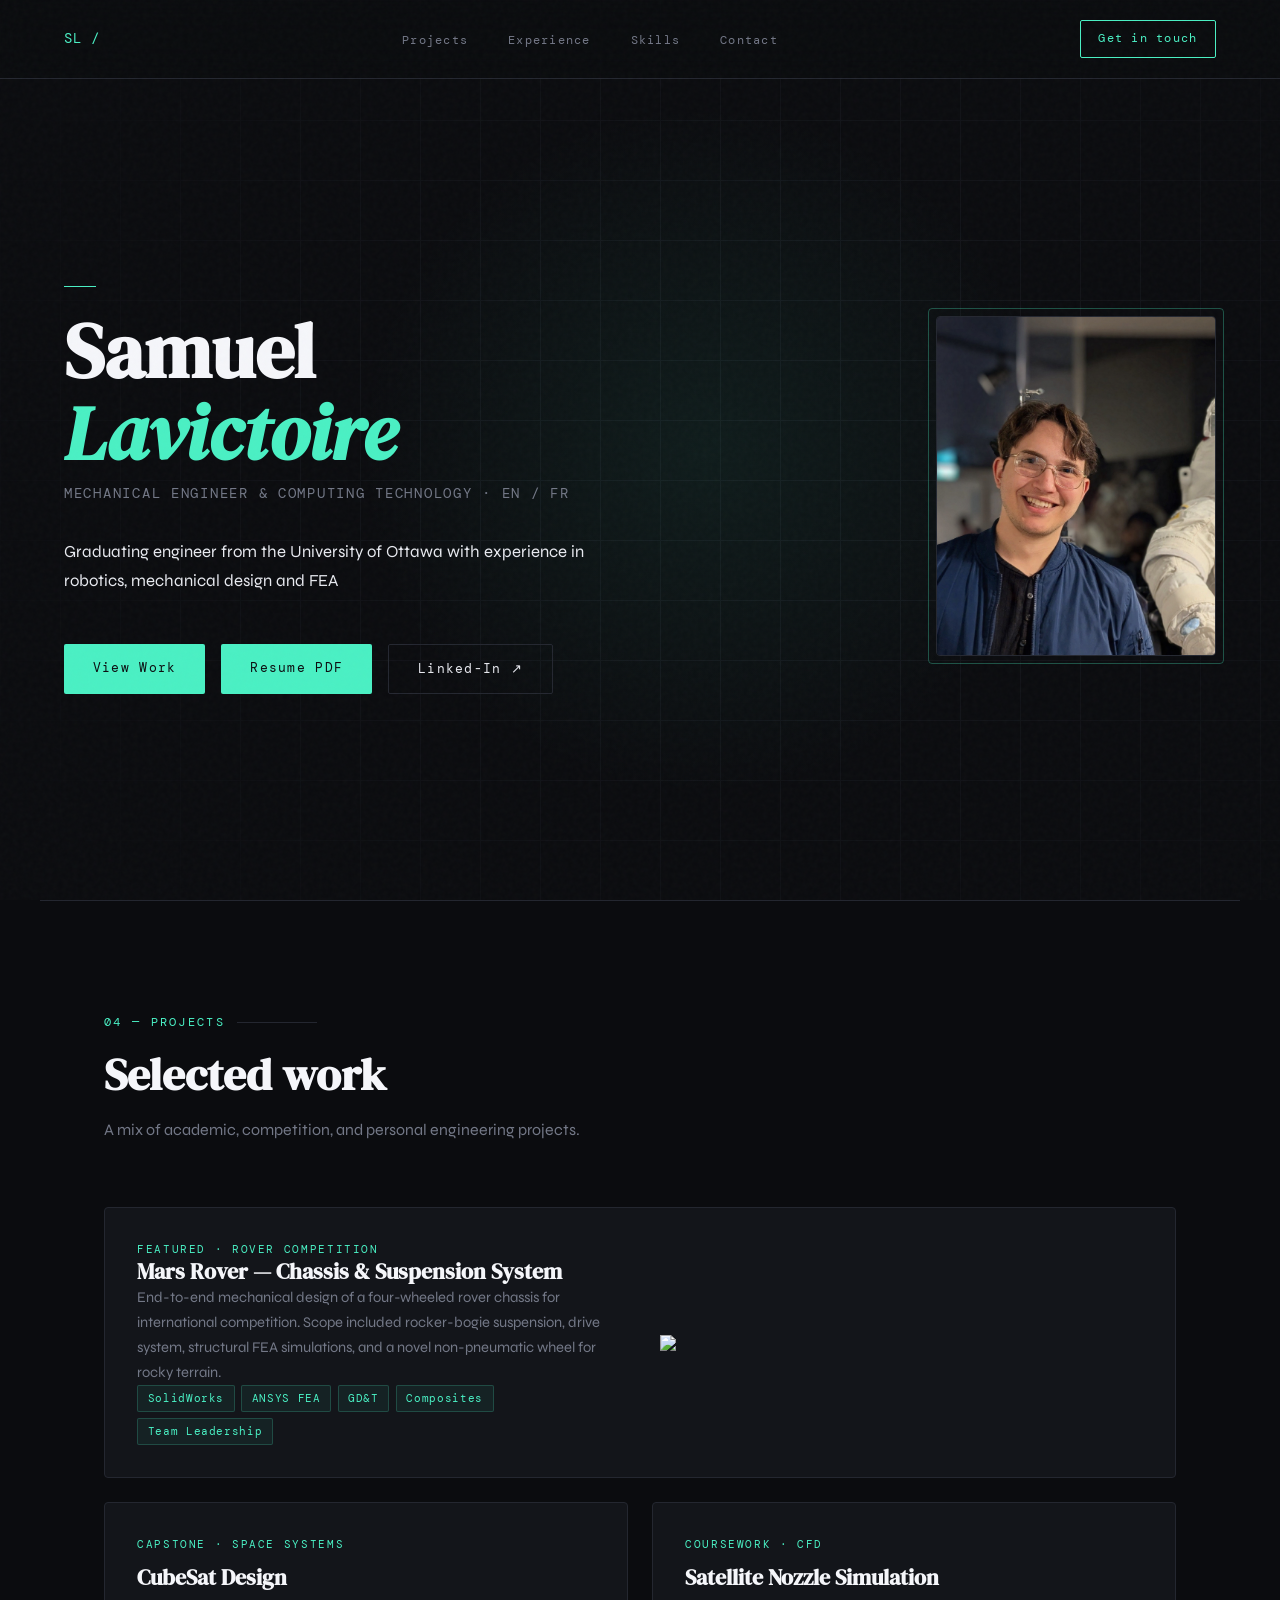
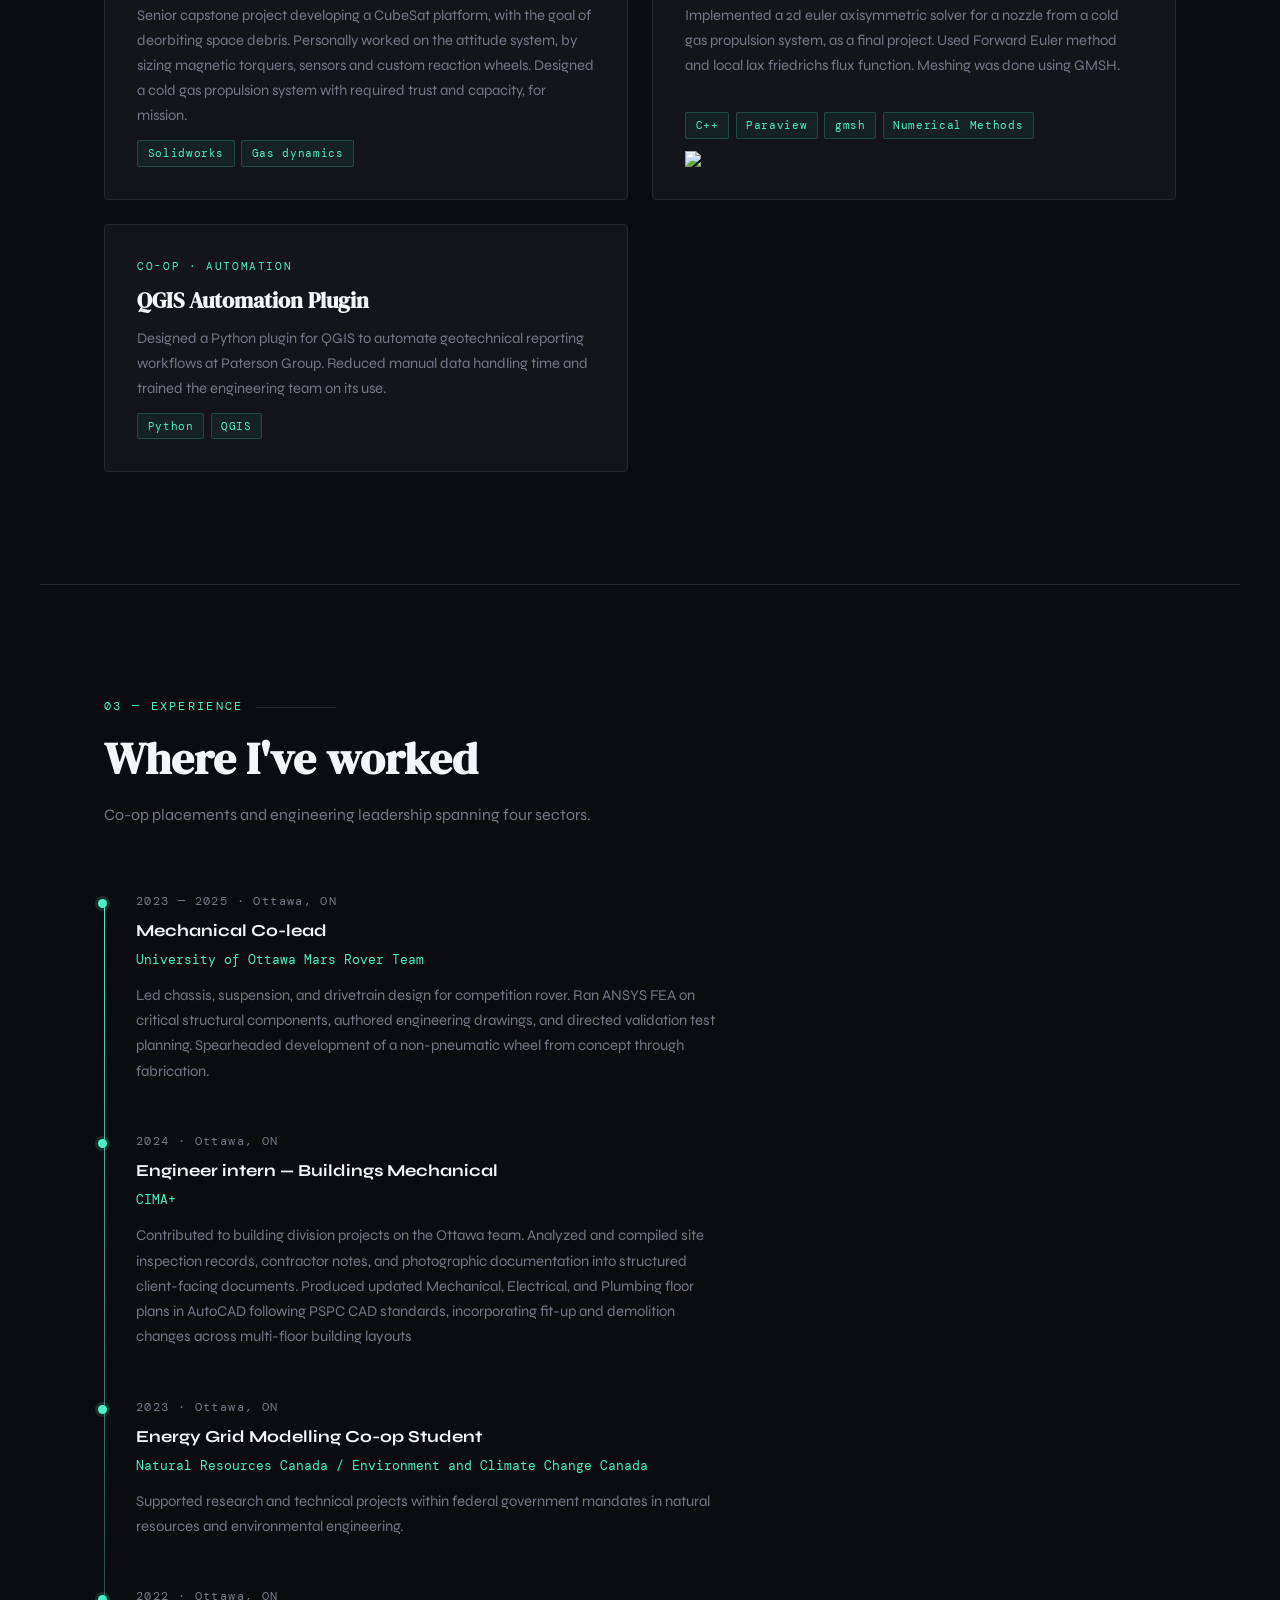
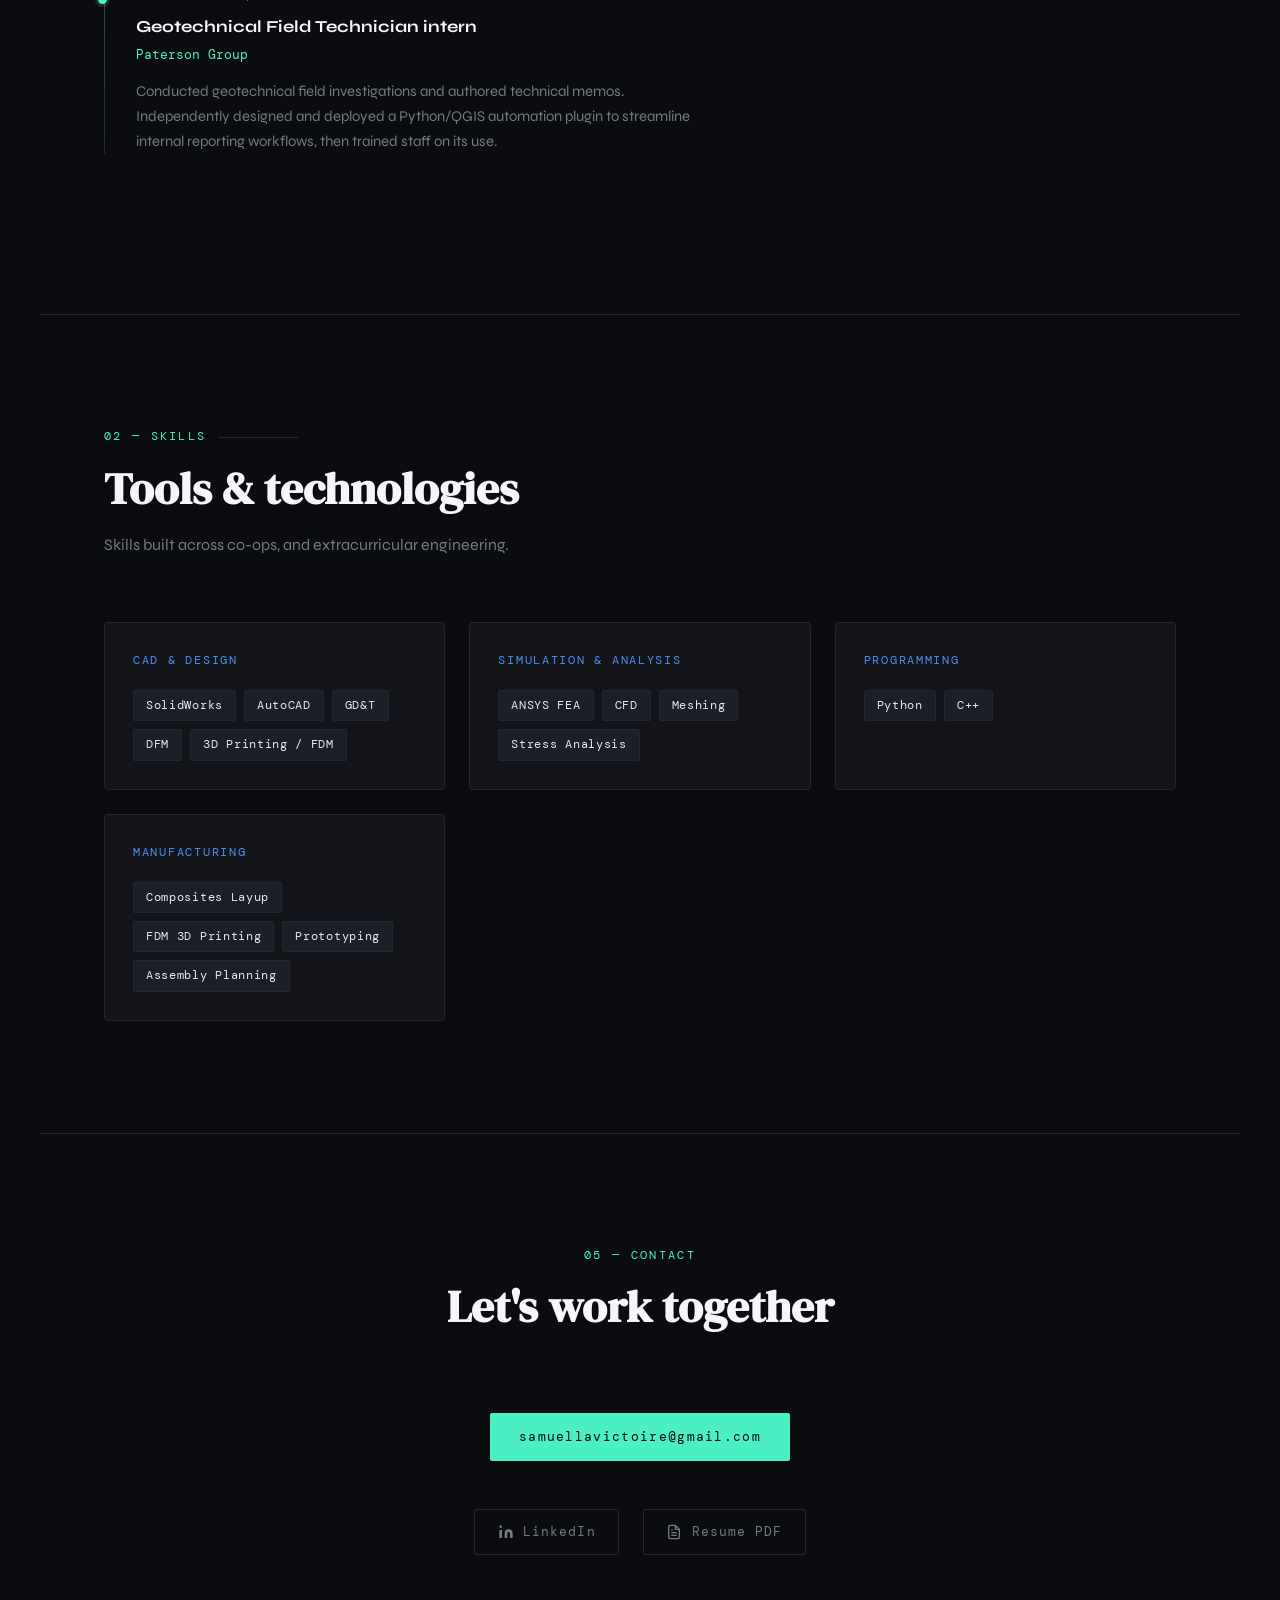
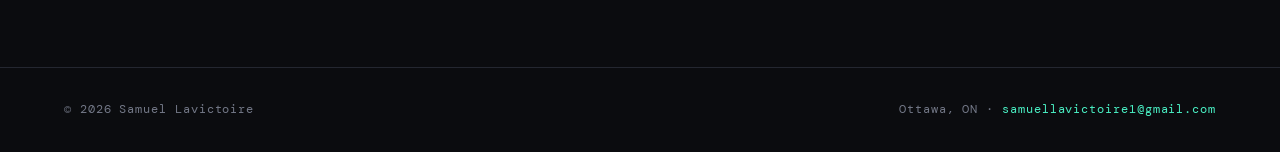
==== commit 52cfc35f: "updated the order of my projects" ====
--- a/index.html
+++ b/index.html
@@ -105,6 +105,24 @@
       </div>
 
       <div class="project-card-nohover">
+        <div class="project-label">COURSEWORK · CFD</div>
+        <h3 class="project-title">Satellite Nozzle Simulation</h3>
+        <p class="project-desc">
+          Implemented a 2d euler axisymmetric solver for a nozzle from a cold gas propulsion system, as a final project.
+          Used Forward Euler method and local lax friedrichs flux function. Meshing was done using GMSH.
+        </p>
+        <div class="project-tags">
+          <span class="project-tag">C++</span>
+          <span class="project-tag">Paraview</span>
+          <span class="project-tag">gmsh</span>
+          <span class="project-tag">Numerical Methods</span>
+        </div>
+         <div >
+          <img src="assets/nozzle_vel.gif">
+        </div>
+      </div>
+
+      <div class="project-card-nohover">
         <div class="project-label">CO-OP · AUTOMATION</div>
         <h3 class="project-title">QGIS Automation Plugin</h3>
         <p class="project-desc">
@@ -118,23 +136,7 @@
         </div>
       </div>
 
-      <div class="project-card-nohover">
-        <div class="project-label">COURSEWORK · CFD</div>
-        <h3 class="project-title">Satellite Nozzle Simulation</h3>
-        <p class="project-desc">
-          Implemented a 2d euler axisymmetric solver for a nozzle from a cold gas propulsion system, as a final project.
-          Used Forward Euler method and local lax friedrichs flux function. Meshing was done using GMSH.
-        </p>
-        <div class="project-tags">
-          <span class="project-tag">C++</span>
-          <span class="project-tag">Paraview</span>
-          <span class="project-tag">gmsh</span>
-          <span class="project-tag">Numerical Methods</span>
-        </div>
-         <div >
-          <img src="assets/nozzle_vel.gif">
-        </div>
-      </div>
+      
 
     </div>
   </section>
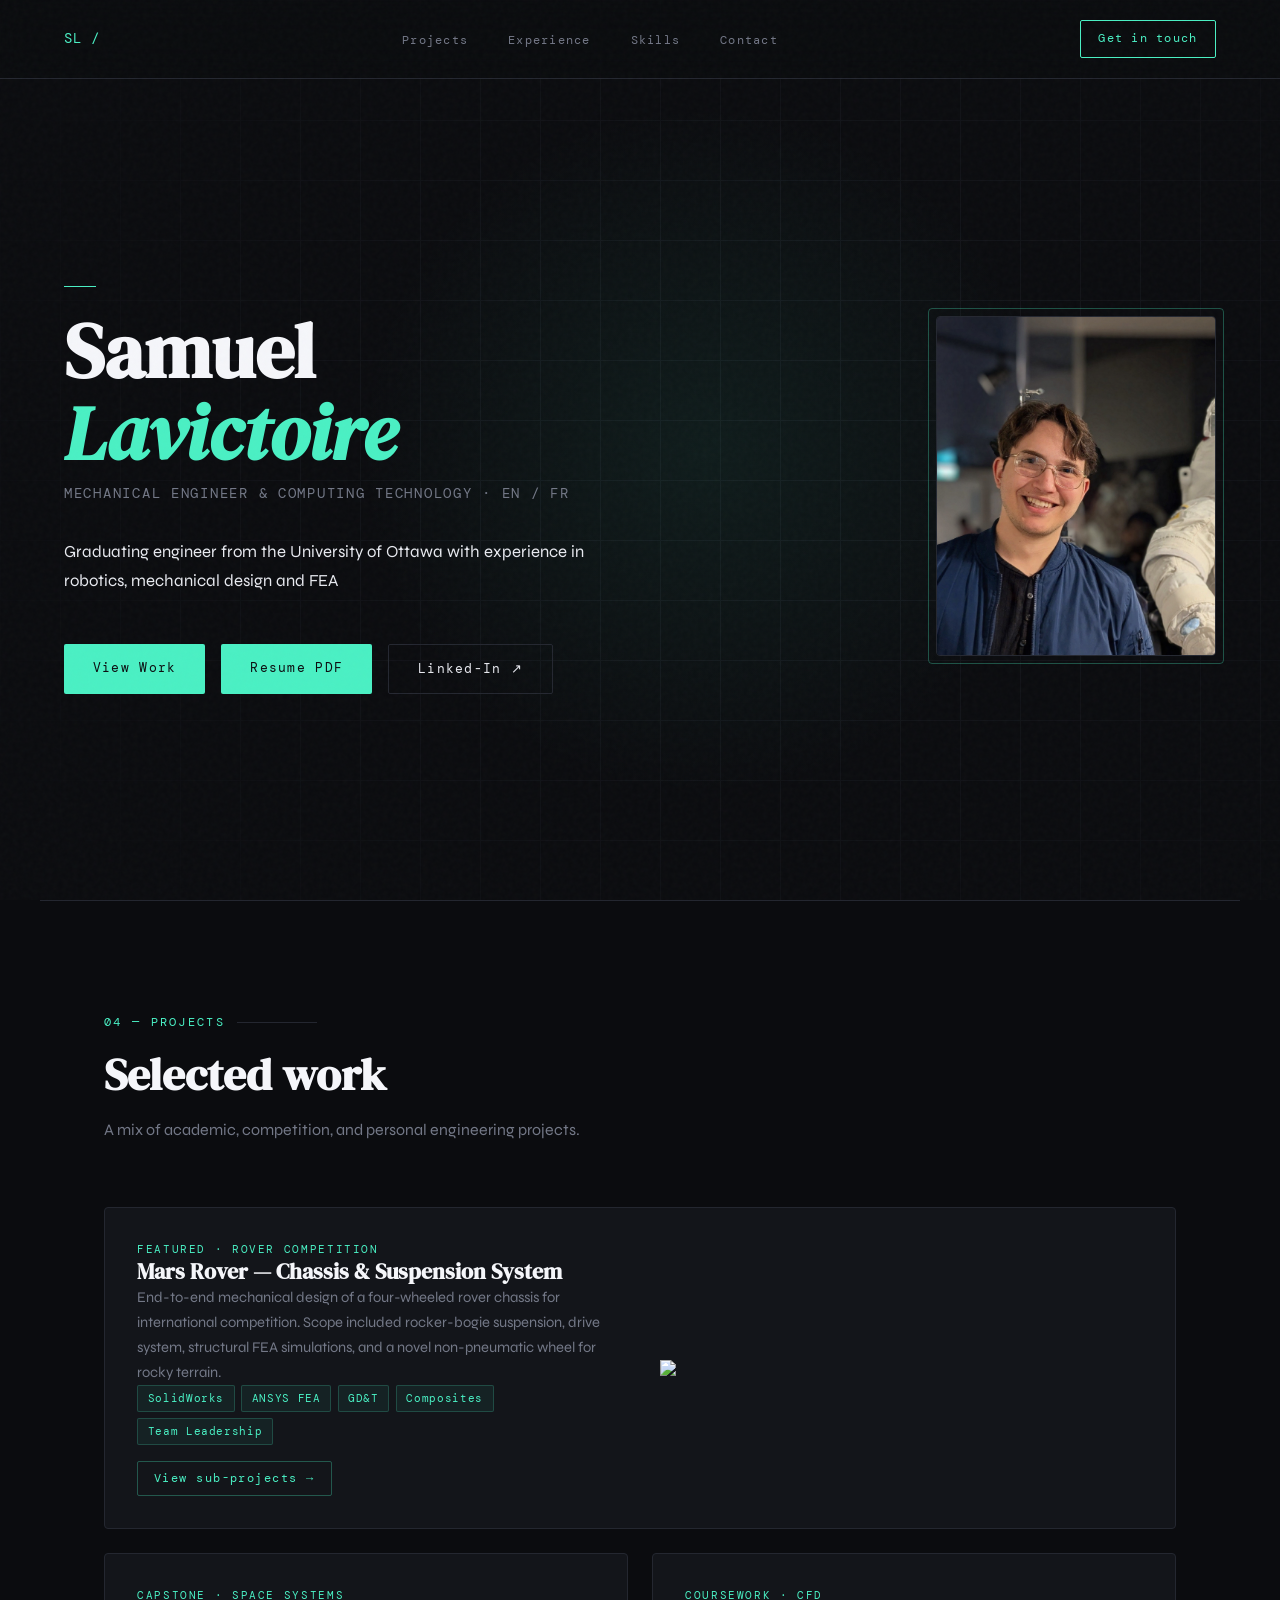
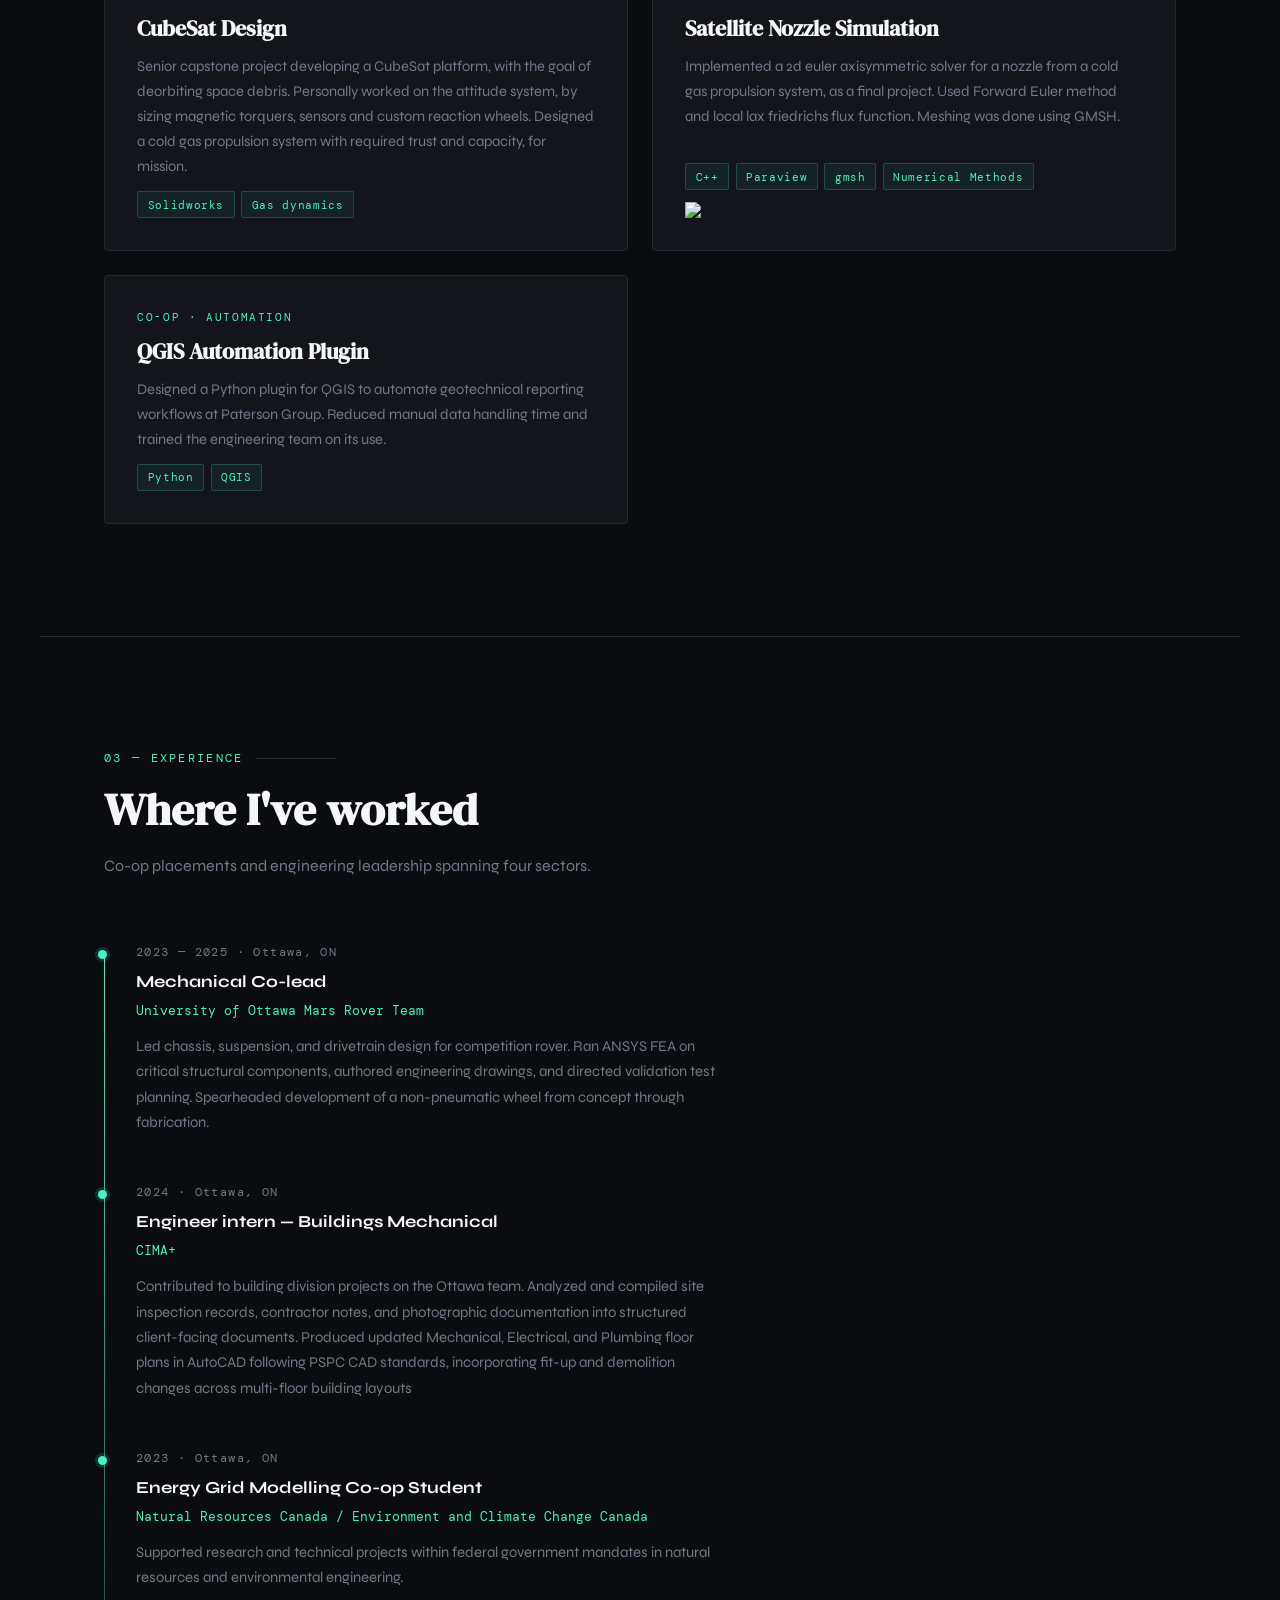
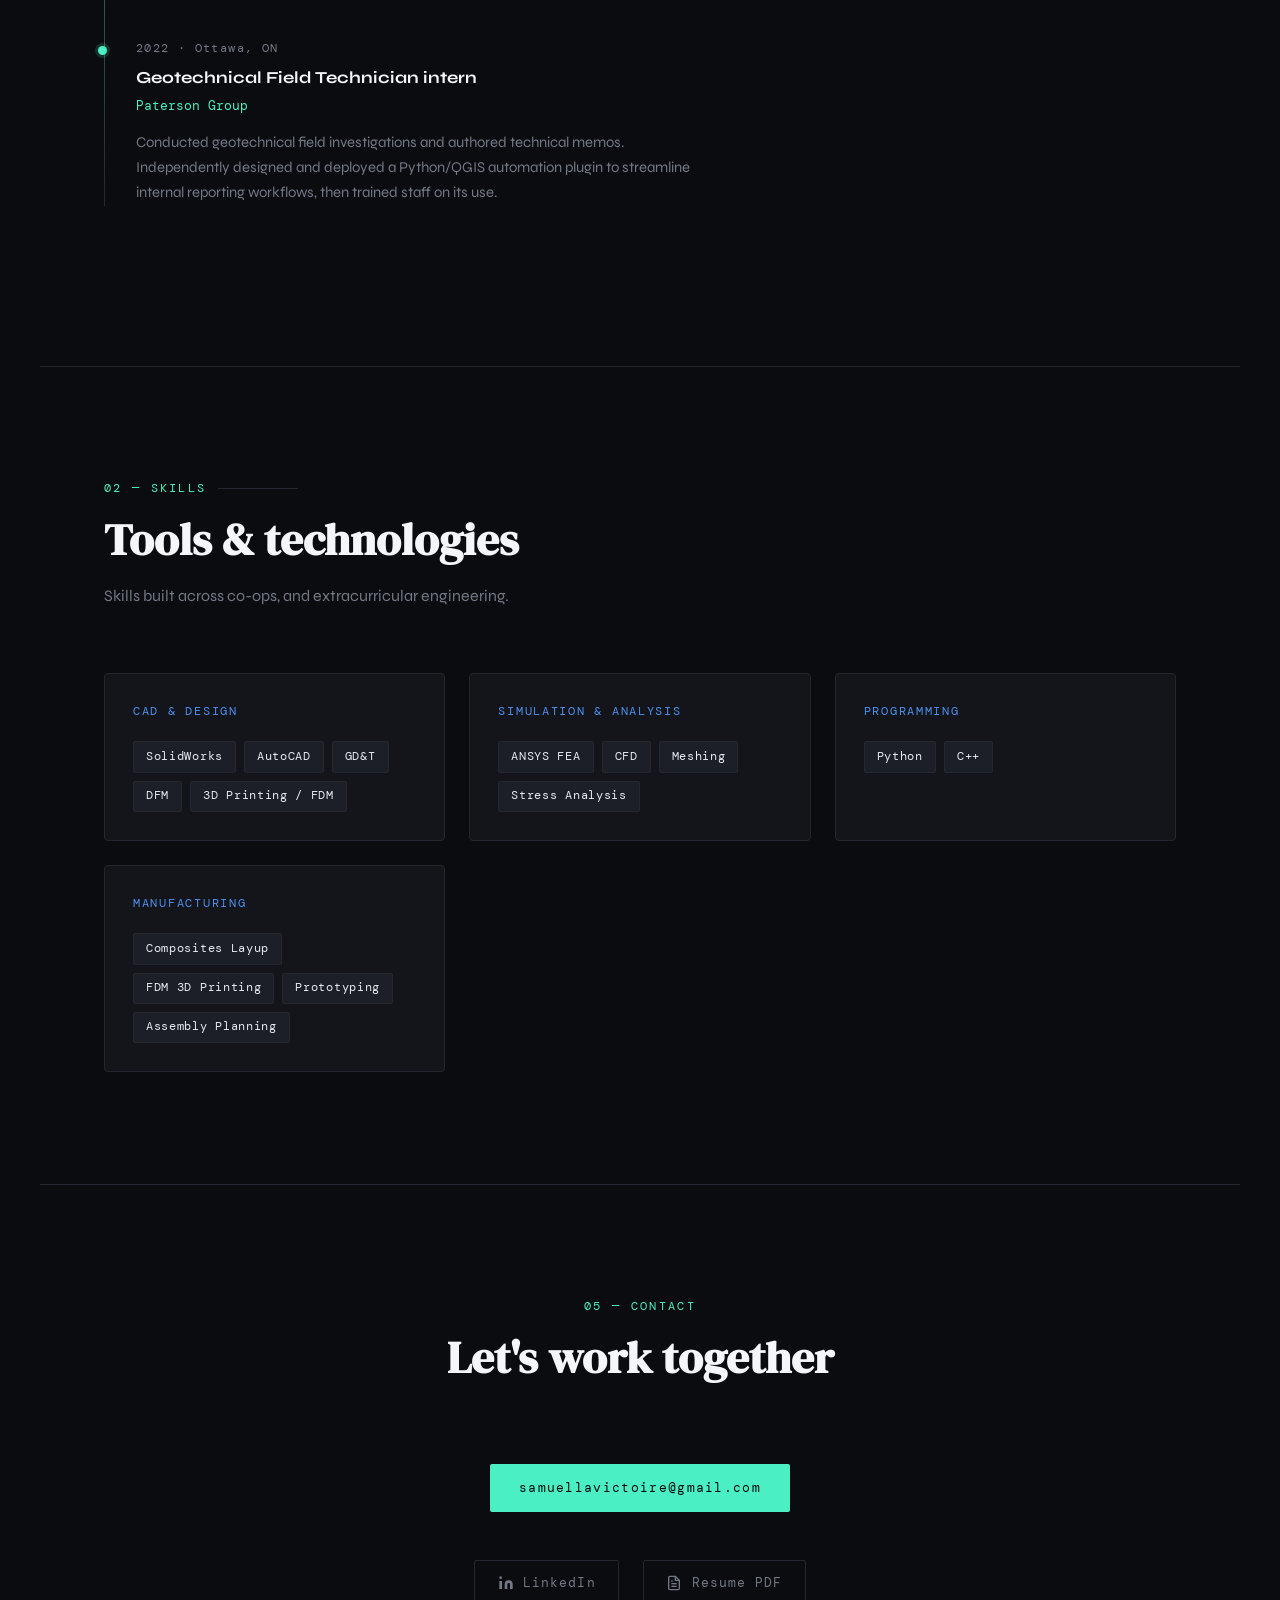
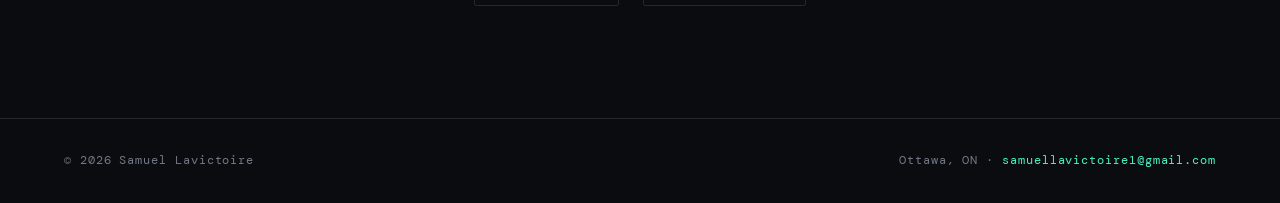
==== commit b264cf47: "added subproject button" ====
--- a/index.html
+++ b/index.html
@@ -75,13 +75,14 @@
             Scope included rocker-bogie suspension, drive system, structural FEA simulations,
             and a novel non-pneumatic wheel for rocky terrain.
           </p>
-          <div class="project-tags">
-            <span class="project-tag">SolidWorks</span>
-            <span class="project-tag">ANSYS FEA</span>
-            <span class="project-tag">GD&amp;T</span>
-            <span class="project-tag">Composites</span>
-            <span class="project-tag">Team Leadership</span>
-          </div>
+        <div class="project-tags">
+          <span class="project-tag">SolidWorks</span>
+          <span class="project-tag">ANSYS FEA</span>
+          <span class="project-tag">GD&amp;T</span>
+          <span class="project-tag">Composites</span>
+          <span class="project-tag">Team Leadership</span>
+        </div>
+        <span class="project-cta">View sub-projects →</span>
         </div>
        <div >
           <img src="assets/new_suspension_design_1.jpg">
--- a/style.css
+++ b/style.css
@@ -529,6 +529,22 @@
     rgba(74,240,196,0.03) 20px
   );
 }
+.project-cta {
+  display: inline-block;
+  margin-top: 1rem;
+  font-family: var(--ff-mono);
+  font-size: 0.75rem;
+  letter-spacing: 0.12em;
+  color: var(--accent);
+  border: 1px solid rgba(74,240,196,0.3);
+  padding: 0.4rem 1rem;
+  border-radius: 2px;
+  transition: background 0.2s, color 0.2s;
+}
+a.project-card:hover .project-cta {
+  background: var(--accent);
+  color: var(--bg);
+}
 
 /* ─── CONTACT ────────────────────────────────────── */
 #contact {
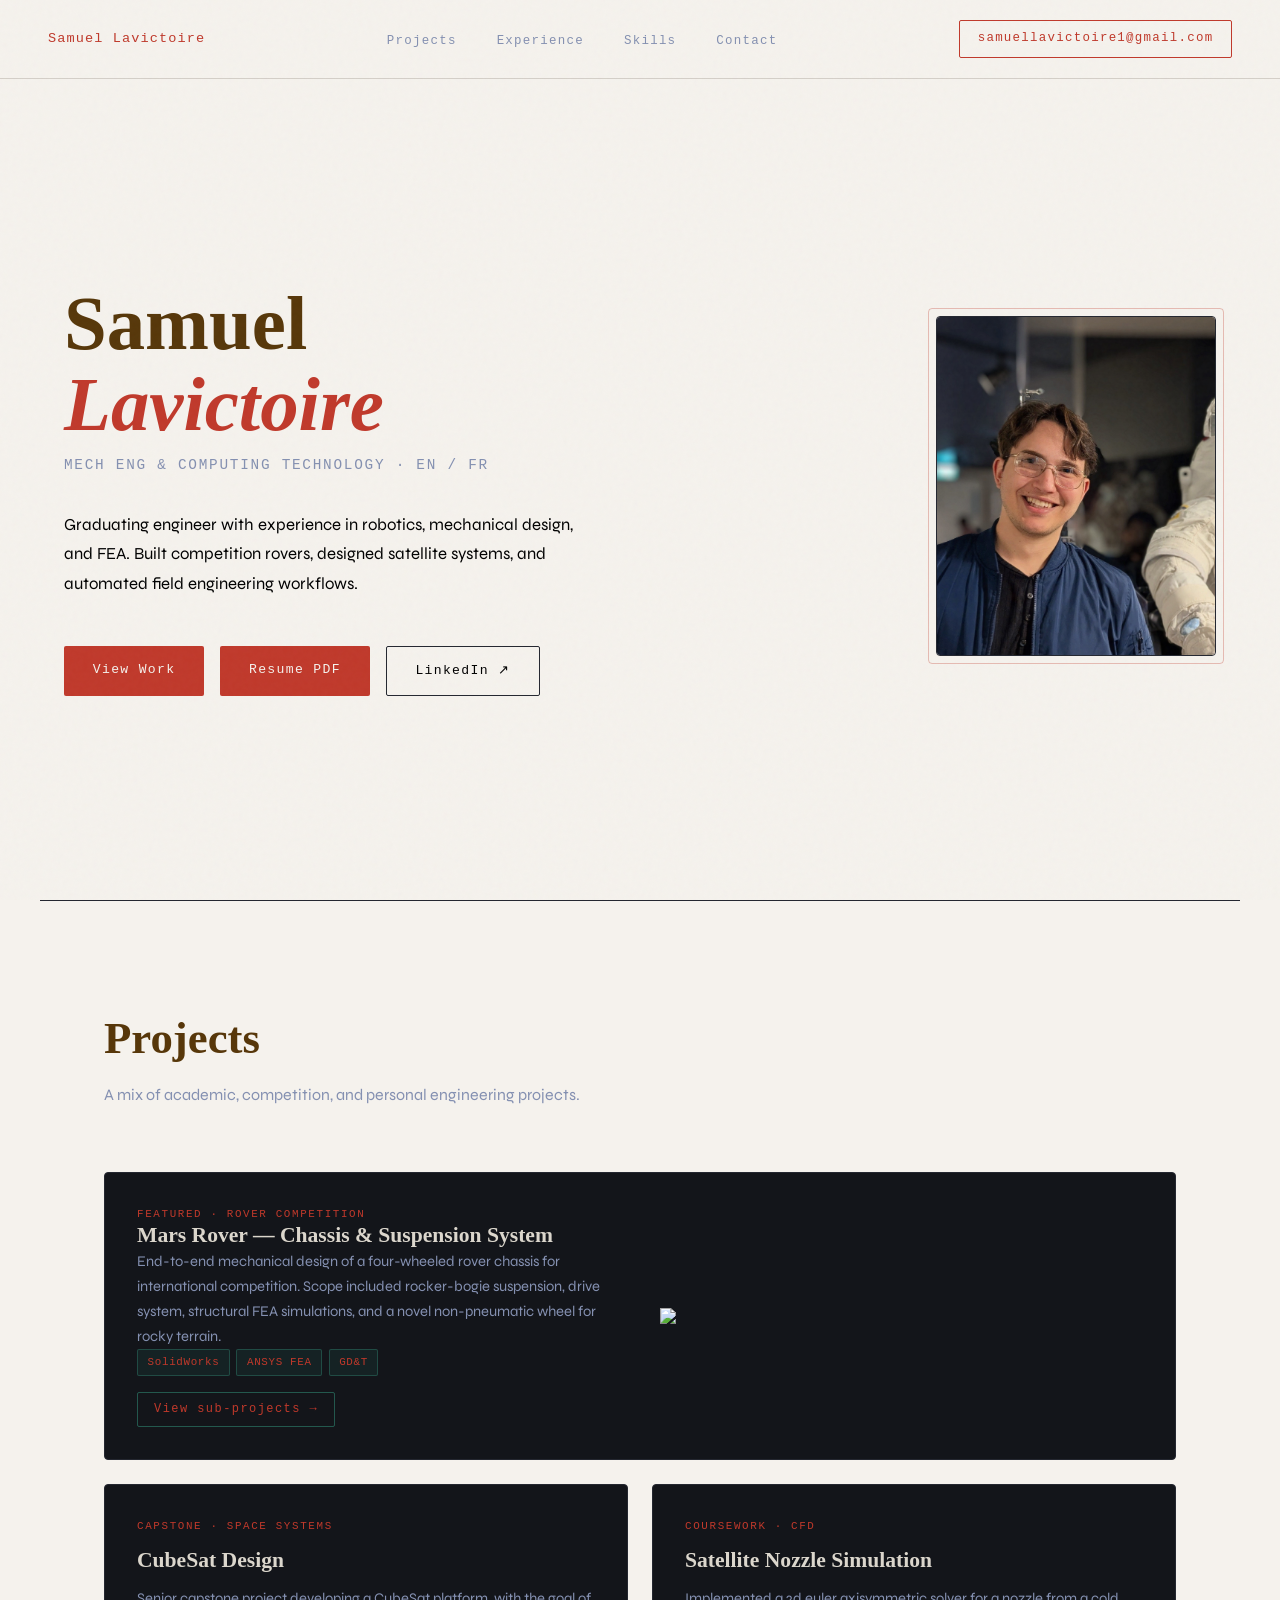
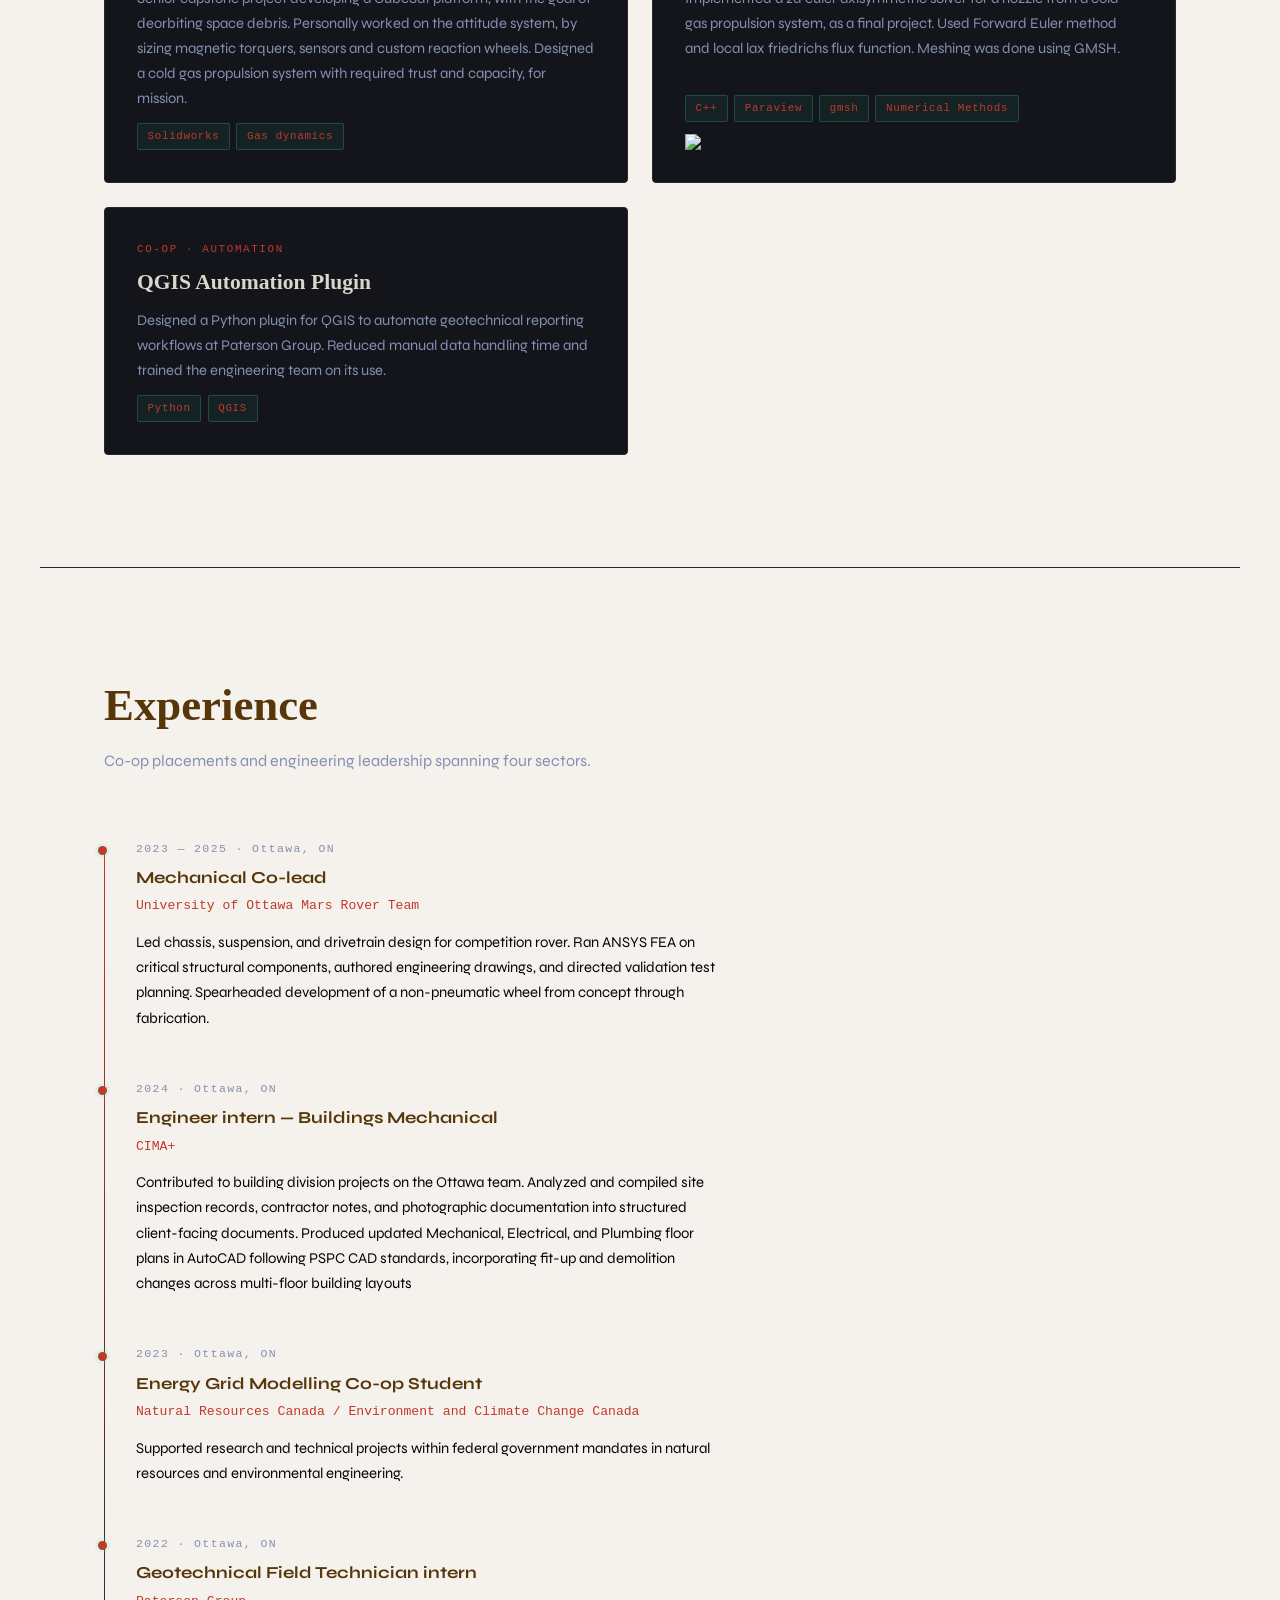
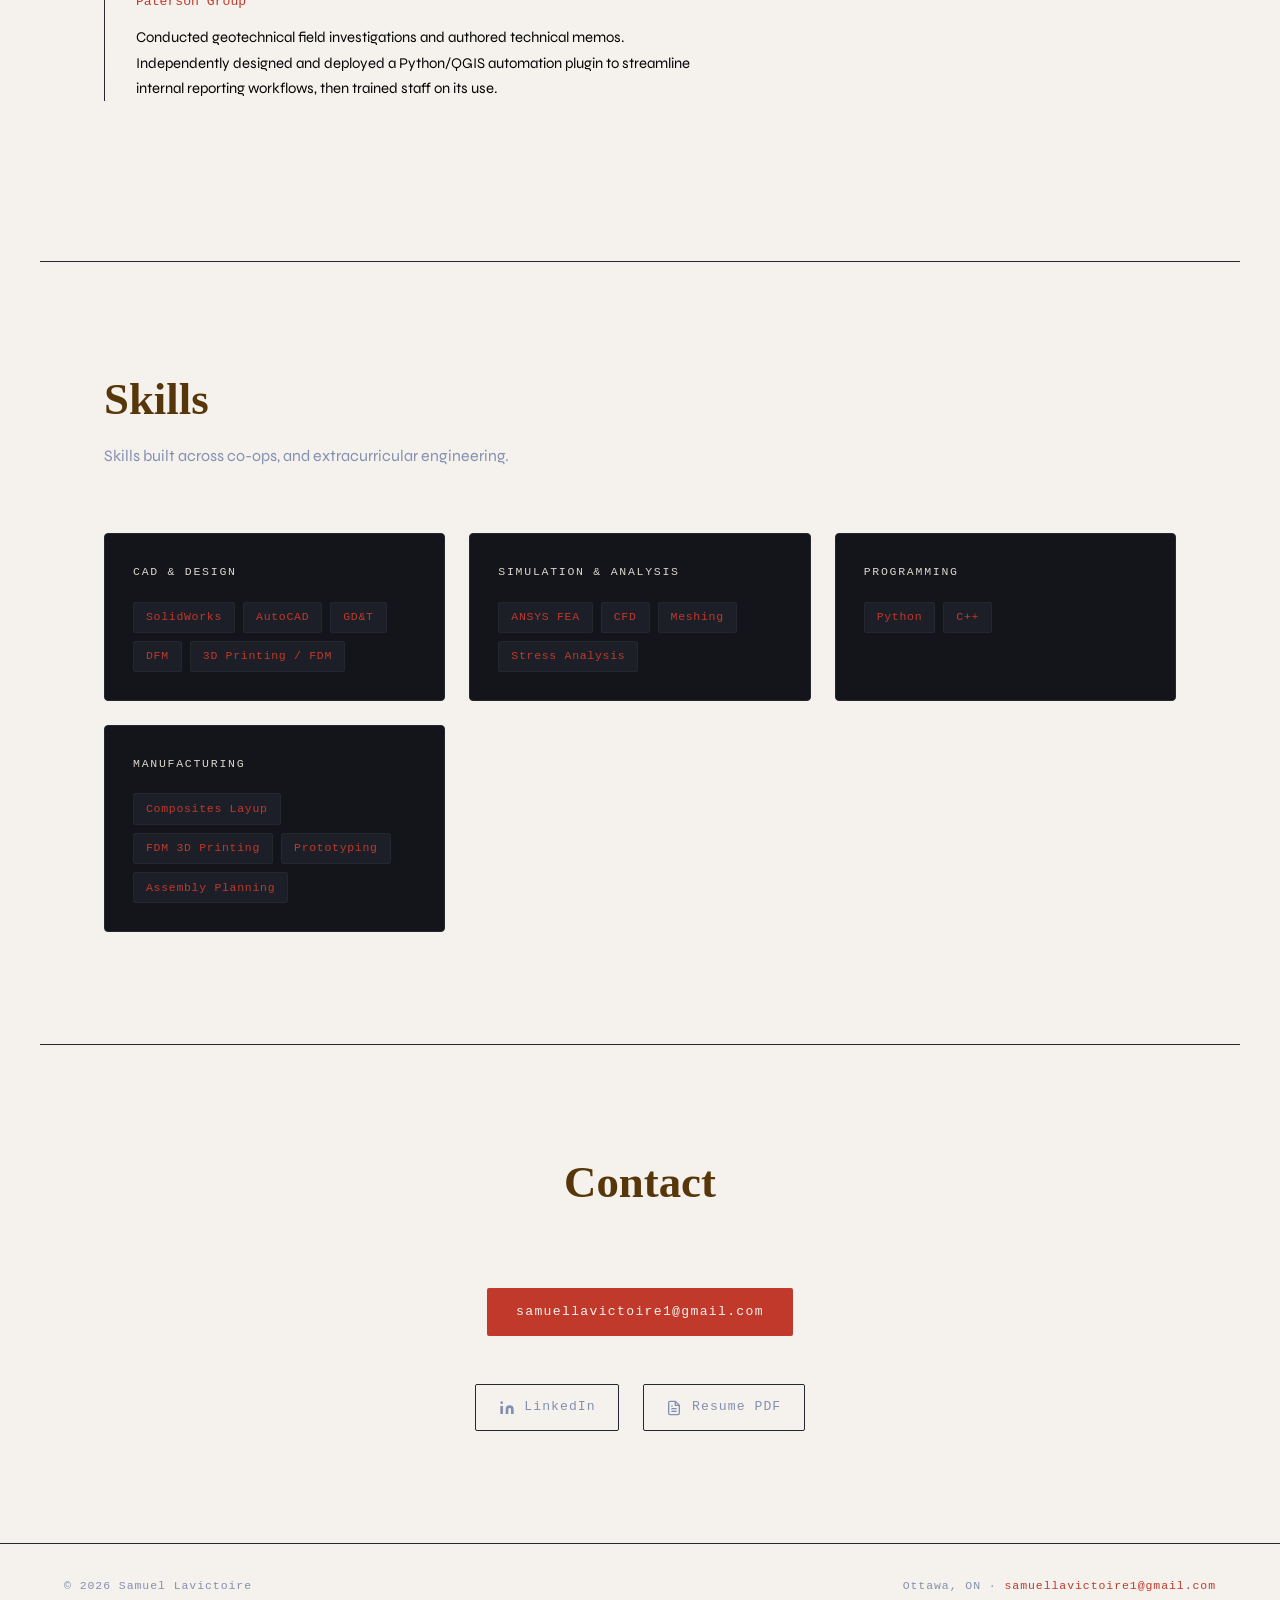
==== commit 7b3d907a: "change colour theme and content structure" ====
--- a/index.html
+++ b/index.html
@@ -11,56 +11,47 @@
 </head>
 <body>
 
-  <!-- NAV -->
+<!-- NAV -->
   <nav>
-    <div class="nav-logo">SL /</div>
+    <div class="nav-logo">Samuel Lavictoire</div>
     <ul class="nav-links">
-       <li><a href="#projects">Projects</a></li>
-        <li><a href="#experience">Experience</a></li>
+      <li><a href="#projects">Projects</a></li>
+      <li><a href="#experience">Experience</a></li>
       <li><a href="#skills">Skills</a></li>
-     
       <li><a href="#contact">Contact</a></li>
     </ul>
-    <a href="mailto:samuellavictoire@gmail.com" class="nav-cta">Get in touch</a>
+    <a href="mailto:samuellavictoire1@gmail.com" class="nav-cta">samuellavictoire1@gmail.com</a>
   </nav>
 
-  <!-- HERO -->
+   <!-- HERO -->
   <section id="hero">
-    <div class="hero-grid-bg"></div>
-    <div class="hero-glow"></div>
     <div class="hero-inner">
       <div class="hero-content">
-        <p class="hero-tag"> </p>
+
         <h1 class="hero-name">Samuel<br><em>Lavictoire</em></h1>
-        <p class="hero-title">MECHANICAL ENGINEER &amp; COMPUTING TECHNOLOGY · EN / FR</p>
+        <p class="hero-title">MECH ENG &amp; COMPUTING TECHNOLOGY · EN / FR</p>
         <p class="hero-desc">
-          Graduating engineer from the University of Ottawa with experience
-          in robotics, mechanical design and FEA
-
+          Graduating engineer with experience in robotics, mechanical design, and FEA.
+          Built competition rovers, designed satellite systems, and automated field engineering workflows.
         </p>
         <div class="hero-actions">
-        <a href="#projects" class="btn-primary">View Work</a>
-        <a href="https://saml23.github.io/portfolio/resume.pdf" class="btn-primary" target="_blank" class="contact-link">Resume PDF</a>
-        <a href="https://www.linkedin.com/in/samuel-lavictoire-759552201/" target="_blank" class="btn-outline">Linked-In ↗</a>
+          <a href="#projects" class="btn-primary">View Work</a>
+          <a href="https://saml23.github.io/portfolio/resume.pdf" class="btn-primary" target="_blank">Resume PDF</a>
+          <a href="https://www.linkedin.com/in/samuel-lavictoire-759552201/" target="_blank" class="btn-outline">LinkedIn ↗</a>
         </div>
       </div>
       <div class="hero-photo-wrap">
         <div class="hero-photo-frame">
-          <!--
-            PHOTO: Replace this div with your actual photo: -->
-            <img src="assets/picture_sam.jpg" class="hero-photo" />
-         
-        </div>
-      </div>
-    </div>
-   
+          <img src="assets/picture_sam.jpg" class="hero-photo" alt="Samuel Lavictoire" />
+        </div>
+      </div>
+    </div>
   </section>
 
 
   <!-- PROJECTS -->
   <section id="projects">
-    <div class="section-label">04 — PROJECTS</div>
-    <h2 class="section-heading">Selected work</h2>
+    <h2 class="section-heading">Projects</h2>
     <p class="section-sub">A mix of academic, competition, and personal engineering projects.</p>
     <div class="projects-grid">
 
@@ -79,8 +70,6 @@
           <span class="project-tag">SolidWorks</span>
           <span class="project-tag">ANSYS FEA</span>
           <span class="project-tag">GD&amp;T</span>
-          <span class="project-tag">Composites</span>
-          <span class="project-tag">Team Leadership</span>
         </div>
         <span class="project-cta">View sub-projects →</span>
         </div>
@@ -147,8 +136,7 @@
 
    <!-- EXPERIENCE -->
   <section id="experience">
-    <div class="section-label">03 — EXPERIENCE</div>
-    <h2 class="section-heading">Where I've worked</h2>
+    <h2 class="section-heading">Experience</h2>
     <p class="section-sub">Co-op placements and engineering leadership spanning four sectors.</p>
     <div class="timeline">
 
@@ -202,8 +190,7 @@
 
   <!-- SKILLS -->
   <section id="skills">
-    <div class="section-label">02 — SKILLS</div>
-    <h2 class="section-heading">Tools &amp; technologies</h2>
+    <h2 class="section-heading">Skills</h2>
     <p class="section-sub">Skills built across co-ops, and extracurricular engineering.</p>
     <div class="skills-grid">
       <div class="skill-group">
@@ -251,13 +238,12 @@
   
   <!-- CONTACT -->
   <section id="contact">
-    <div class="section-label">05 — CONTACT</div>
-    <h2 class="section-heading">Let's work together</h2>
+    <h2 class="section-heading">Contact</h2>
     <p class="section-sub">
       
     </p>
-    <a href="mailto:samuellavictoire@gmail.com" class="btn-primary" style="display:inline-block;margin-top:1rem;">
-      samuellavictoire@gmail.com
+    <a href="mailto:samuellavictoire1@gmail.com" class="btn-primary" style="display:inline-block;margin-top:1rem;">
+      samuellavictoire1@gmail.com
     </a>
     <div class="contact-links">
       <a href="www.linkedin.com/in/samuel-lavictoire-759552201" target="_blank" class="contact-link">
--- a/style.css
+++ b/style.css
@@ -1,18 +1,31 @@
 /* ─── TOKENS ─────────────────────────────────────── */
 :root {
-  --bg:        #0b0c0f;
   --surface:   #13151a;
   --surface2:  #1c1f27;
   --border:    #242730;
-  --accent:    #4af0c4;
-  --accent2:   #4a90f0;
-  --text:      #e8eaf0;
-  --muted:     #737887;
-  --heading:   #f5f6fa;
+  --muted:     #8490b1;
   --ff-display: 'DM Serif Display', Georgia, serif;
   --ff-sans:   'Syne', sans-serif;
   --ff-mono:   'DM Mono', monospace;
   --ease:      cubic-bezier(.22,1,.36,1);
+
+  --heading:    #57370a;
+  --bg:        #f5f2ed;
+  --bg2:       #ede9e3;
+  --ink:       #dbd6cc;
+  --ink2:      #050505;
+  --ink3:      #8a8680;
+  --rule:      #d4cfc8;
+  --accent:    #c0392b;
+  --accent2:   #8b2219;
+  --white:     #faf8f4;
+
+  --ff-display: 'Playfair Display', Georgia, serif;
+  --ff-body:   'IBM Plex Sans', sans-serif;
+  --ff-mono:   'IBM Plex Mono', monospace;
+
+  --ease: cubic-bezier(.25, 0, .1, 1);
+  --ease-out: cubic-bezier(0, 0, 0.2, 1);
 }
 
 /* ─── RESET ──────────────────────────────────────── */
@@ -54,10 +67,10 @@
   display: flex;
   align-items: center;
   justify-content: space-between;
-  padding: 1.25rem 4rem;
-  background: rgba(11,12,15,0.75);
-  backdrop-filter: blur(18px);
-  border-bottom: 1px solid var(--border);
+  padding: 1.25rem 3rem;
+  background: rgba(245, 242, 237, 0.92);
+  backdrop-filter: blur(12px);
+  border-bottom: 1px solid var(--rule);
 }
 .nav-logo {
   font-family: var(--ff-mono);
@@ -348,12 +361,11 @@
   padding: 1.75rem;
   transition: border-color 0.25s;
 }
-.skill-group:hover { border-color: var(--accent2); }
 .skill-group-title {
   font-family: var(--ff-mono);
   font-size: 0.72rem;
   letter-spacing: 0.15em;
-  color: var(--accent2);
+  color: var(--ink);
   margin-bottom: 1.25rem;
 }
 .skill-tags {
@@ -368,7 +380,7 @@
   background: var(--surface2);
   border: 1px solid var(--border);
   border-radius: 2px;
-  color: var(--text);
+  color: var(--accent);
   letter-spacing: 0.06em;
 }
 
@@ -424,7 +436,7 @@
   margin-bottom: 0.75rem;
 }
 .timeline-desc {
-  color: var(--muted);
+  color: var(--ink2);
   font-size: 0.93rem;
   max-width: 580px;
 }
@@ -478,7 +490,7 @@
 .project-title {
   font-family: var(--ff-display);
   font-size: 1.35rem;
-  color: var(--heading);
+  color: var(--ink);
   line-height: 1.2;
 }
 .project-desc {
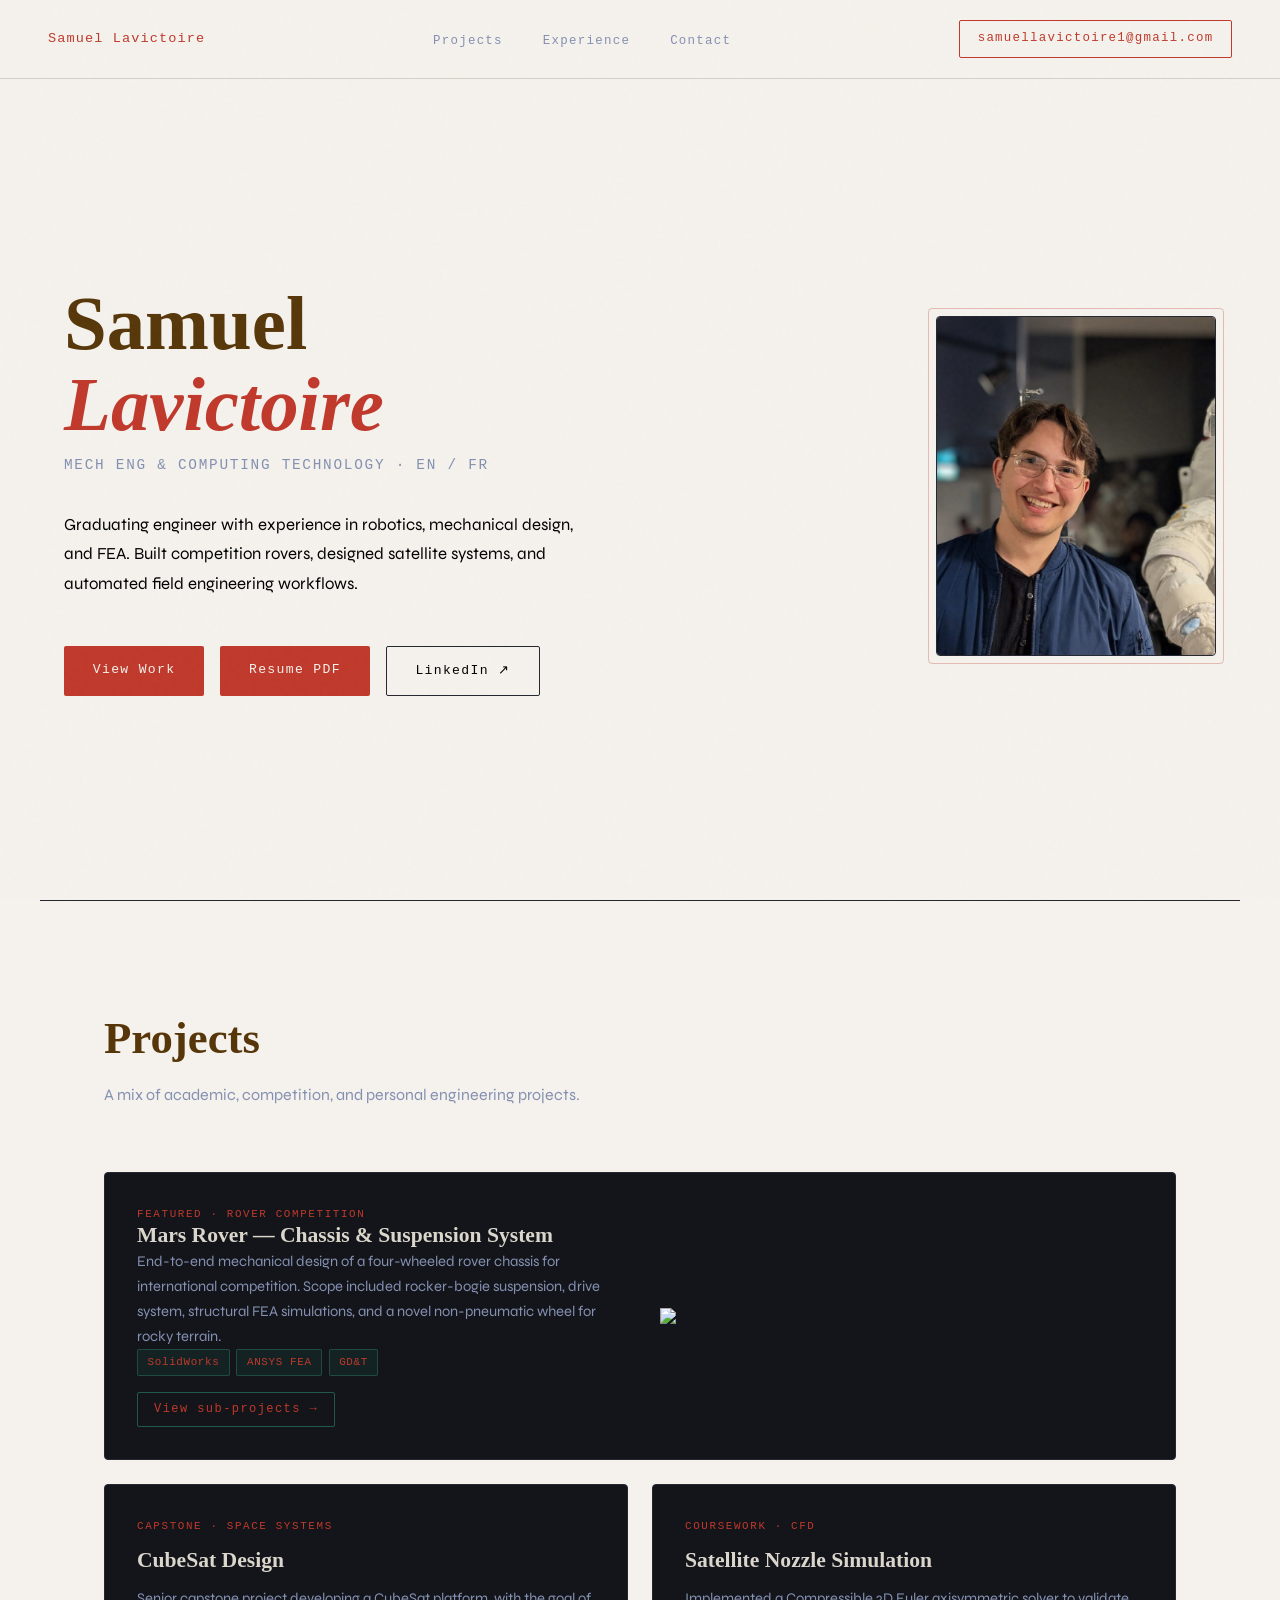
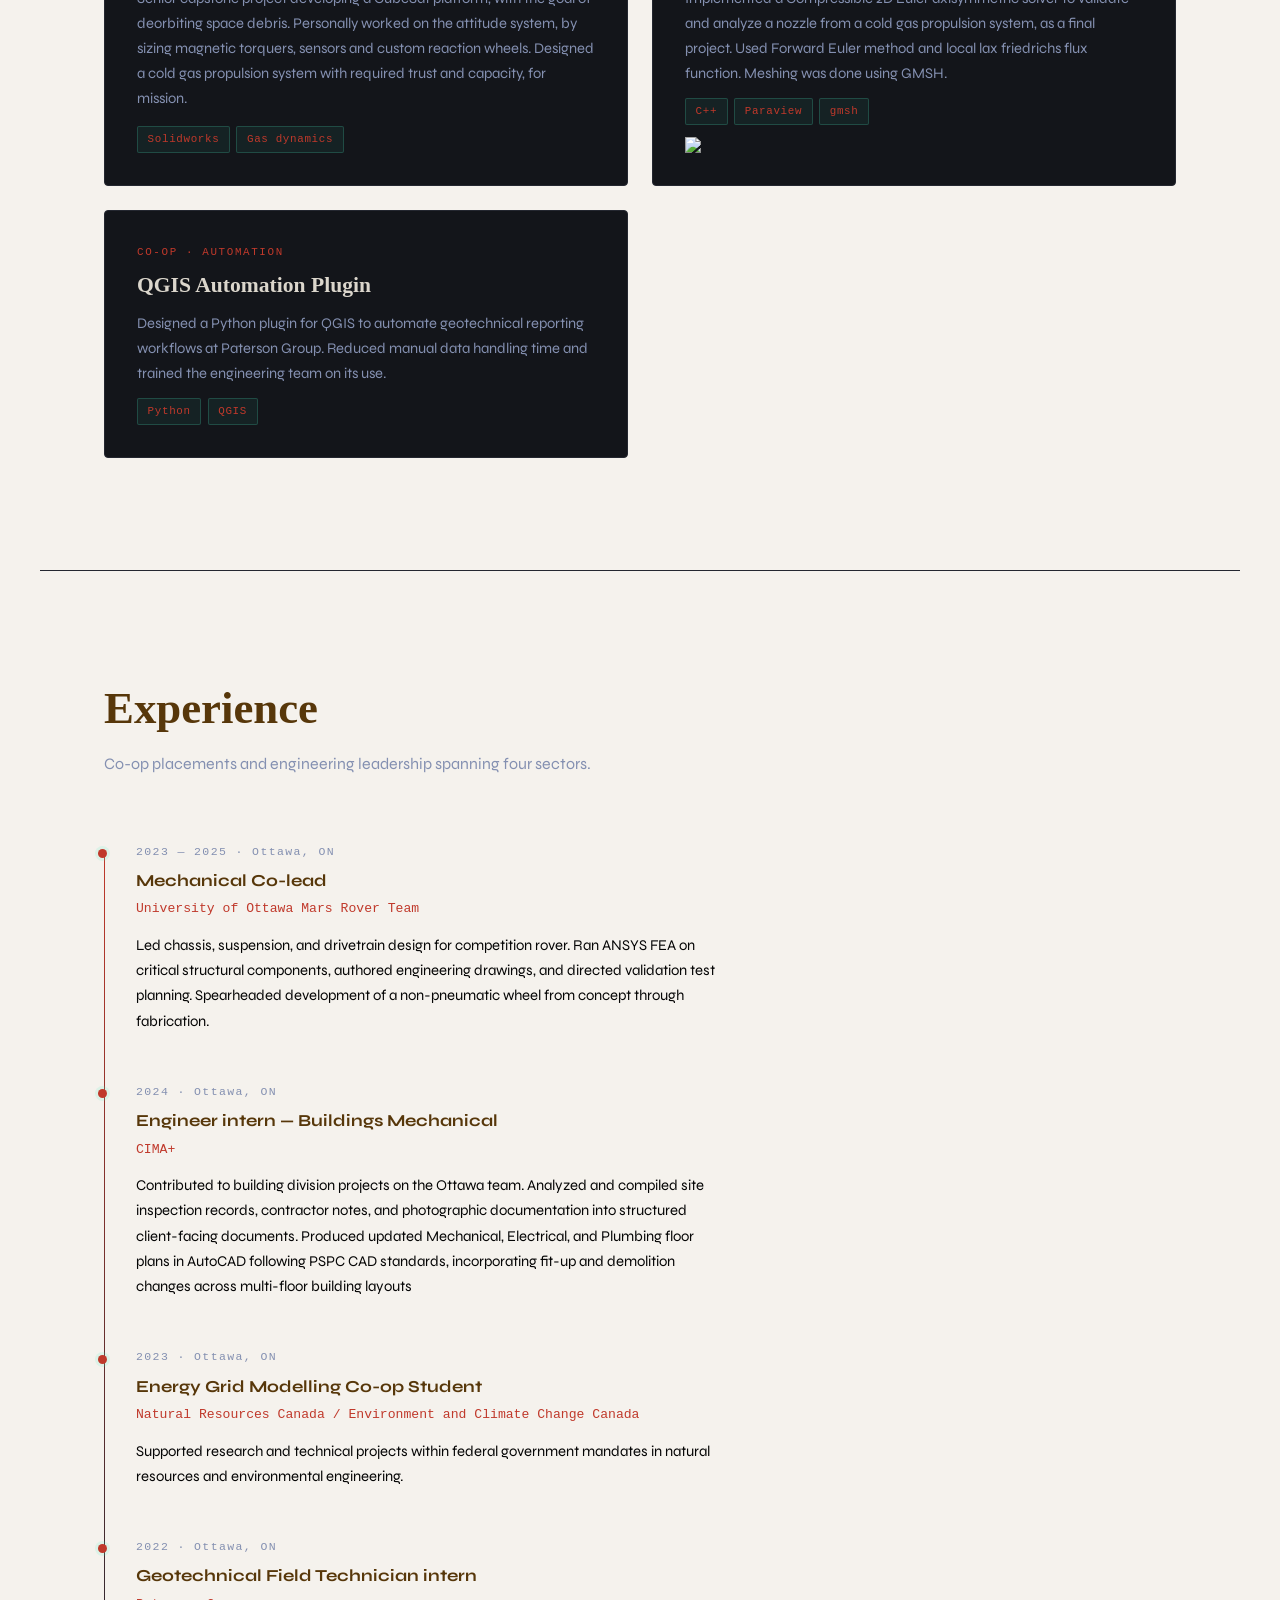
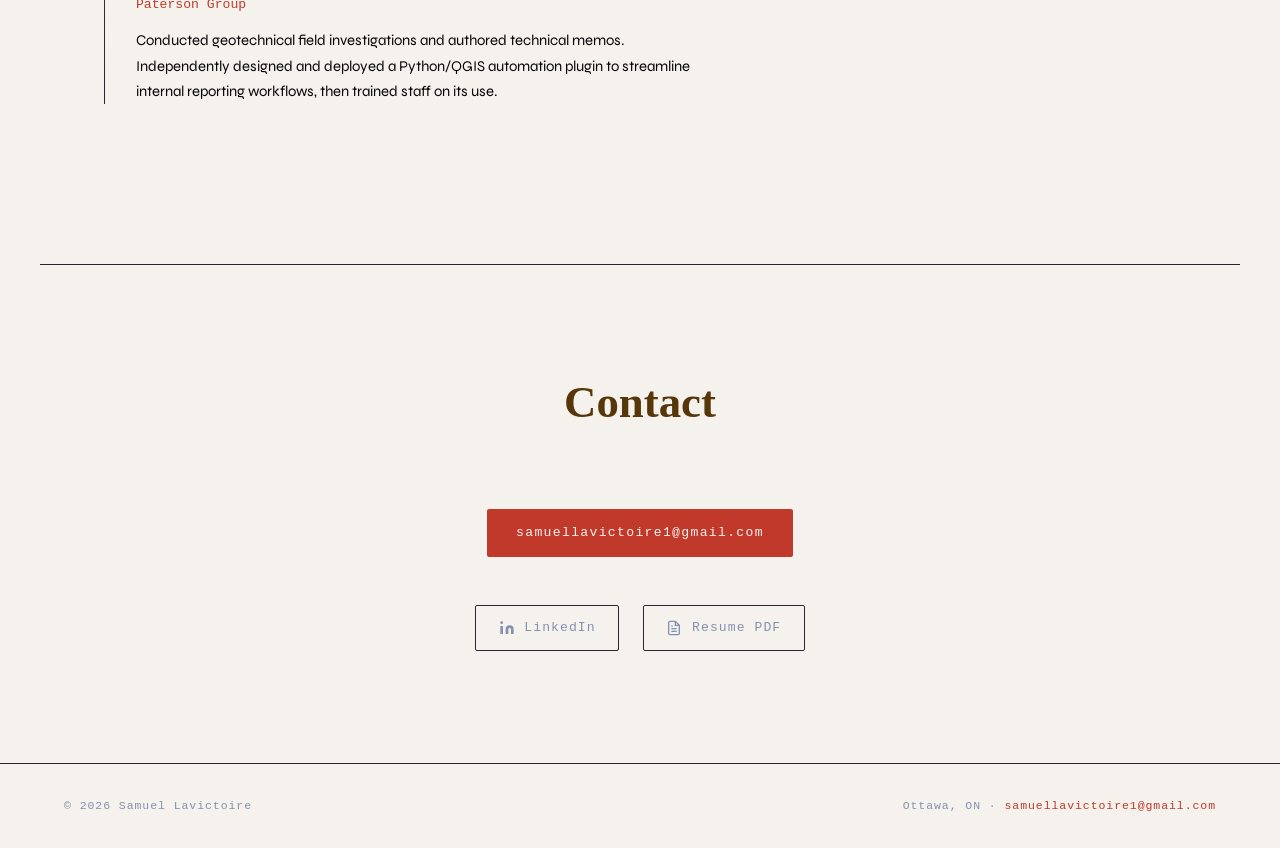
==== commit 9a59009b: "updated the nozzle gif and structure of page" ====
--- a/index.html
+++ b/index.html
@@ -17,7 +17,6 @@
     <ul class="nav-links">
       <li><a href="#projects">Projects</a></li>
       <li><a href="#experience">Experience</a></li>
-      <li><a href="#skills">Skills</a></li>
       <li><a href="#contact">Contact</a></li>
     </ul>
     <a href="mailto:samuellavictoire1@gmail.com" class="nav-cta">samuellavictoire1@gmail.com</a>
@@ -98,17 +97,16 @@
         <div class="project-label">COURSEWORK · CFD</div>
         <h3 class="project-title">Satellite Nozzle Simulation</h3>
         <p class="project-desc">
-          Implemented a 2d euler axisymmetric solver for a nozzle from a cold gas propulsion system, as a final project.
+          Implemented a Compressible 2D Euler axisymmetric solver to validate and analyze a nozzle from a cold gas propulsion system, as a final project.
           Used Forward Euler method and local lax friedrichs flux function. Meshing was done using GMSH.
         </p>
         <div class="project-tags">
           <span class="project-tag">C++</span>
           <span class="project-tag">Paraview</span>
           <span class="project-tag">gmsh</span>
-          <span class="project-tag">Numerical Methods</span>
         </div>
          <div >
-          <img src="assets/nozzle_vel.gif">
+          <img src="assets/nozzle_pressure_animation.gif">
         </div>
       </div>
 
@@ -185,54 +183,6 @@
 
     </div>
   </section>
-
-
-
-  <!-- SKILLS -->
-  <section id="skills">
-    <h2 class="section-heading">Skills</h2>
-    <p class="section-sub">Skills built across co-ops, and extracurricular engineering.</p>
-    <div class="skills-grid">
-      <div class="skill-group">
-        <div class="skill-group-title">CAD &amp; DESIGN</div>
-        <div class="skill-tags">
-          <span class="skill-tag">SolidWorks</span>
-          <span class="skill-tag">AutoCAD</span>
-          <span class="skill-tag">GD&amp;T</span>
-          <span class="skill-tag">DFM</span>
-          <span class="skill-tag">3D Printing / FDM</span>
-        </div>
-      </div>
-      <div class="skill-group">
-        <div class="skill-group-title">SIMULATION &amp; ANALYSIS</div>
-        <div class="skill-tags">
-          <span class="skill-tag">ANSYS FEA</span>
-          <span class="skill-tag">CFD</span>
-          <span class="skill-tag">Meshing</span>
-          <span class="skill-tag">Stress Analysis</span>
-        </div>
-      </div>
-      <div class="skill-group">
-        <div class="skill-group-title">PROGRAMMING</div>
-        <div class="skill-tags">
-          <span class="skill-tag">Python</span>
-          <span class="skill-tag">C++</span>
-        </div>
-      </div>
-      <div class="skill-group">
-        <div class="skill-group-title">MANUFACTURING</div>
-        <div class="skill-tags">
-          <span class="skill-tag">Composites Layup</span>
-          <span class="skill-tag">FDM 3D Printing</span>
-          <span class="skill-tag">Prototyping</span>
-          <span class="skill-tag">Assembly Planning</span>
-        </div>
-      </div>
-      
-    </div>
-  </section>
-
- 
 
 
   
